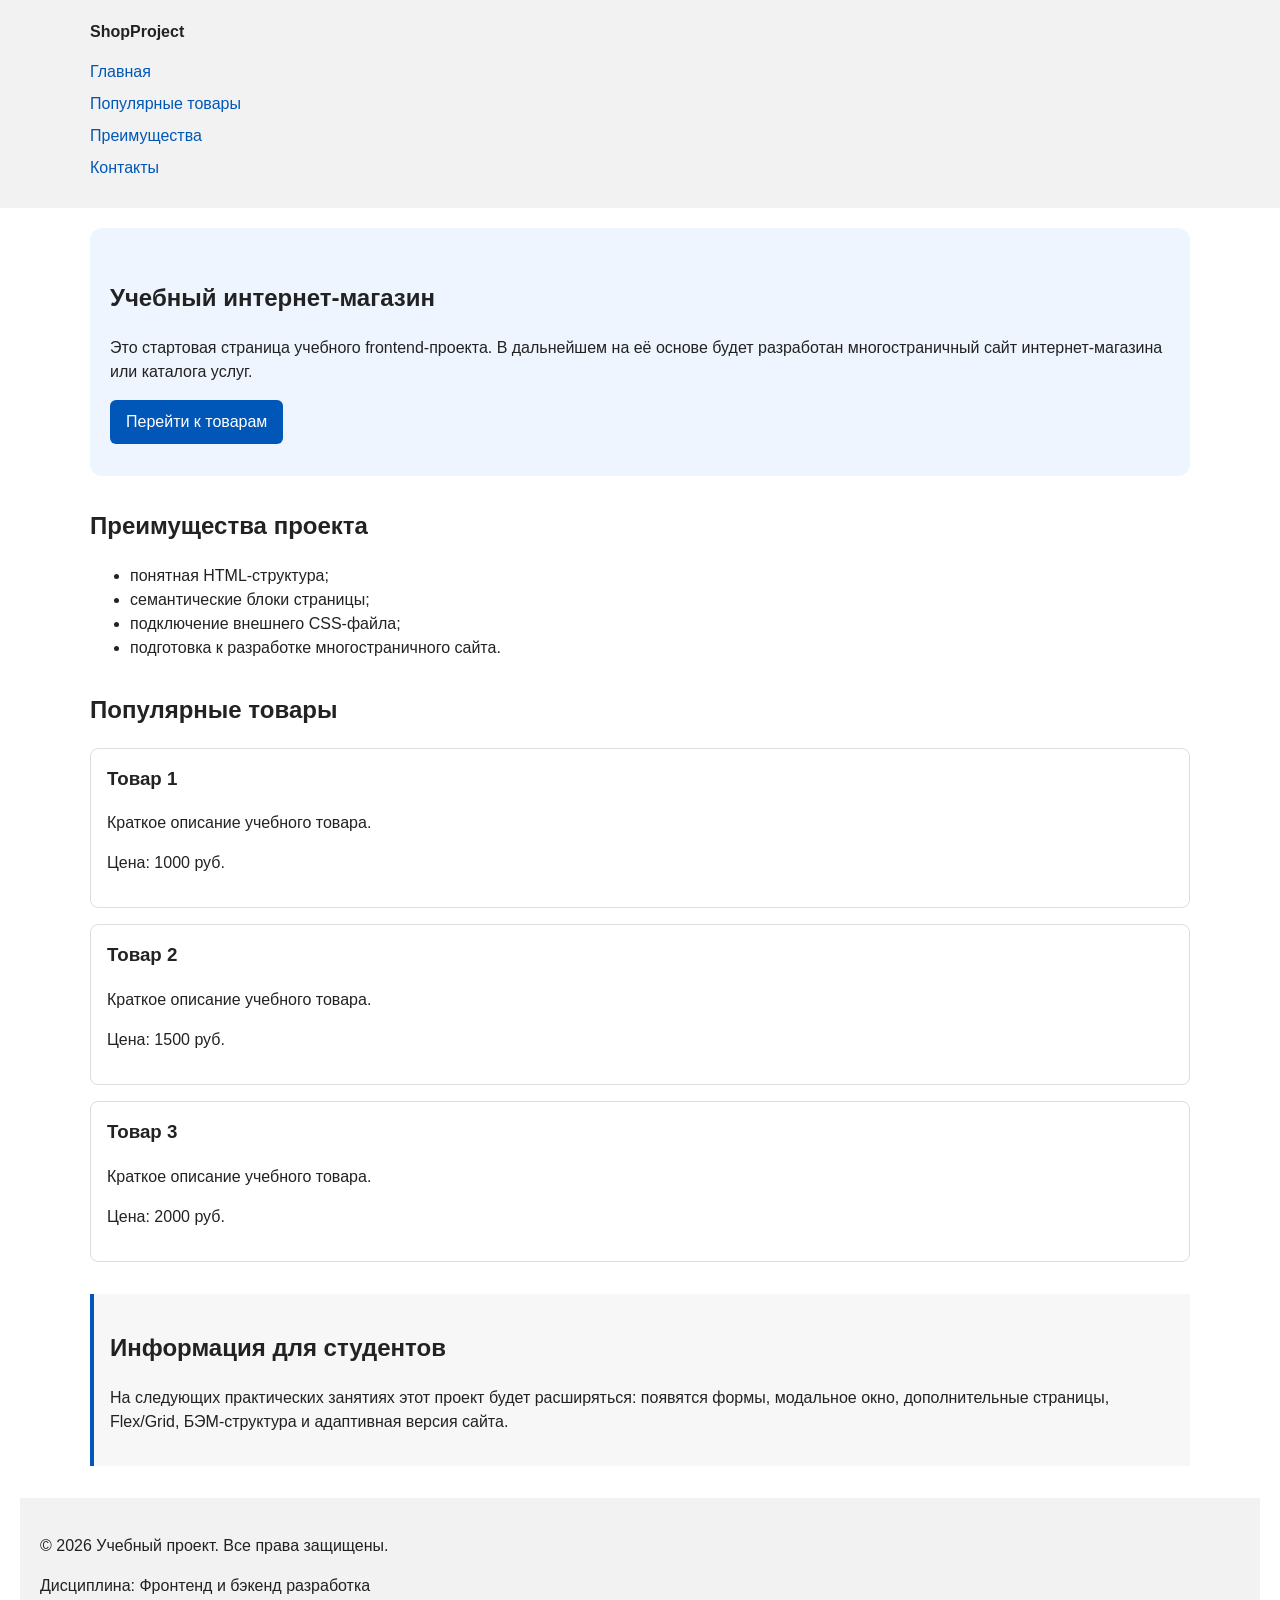
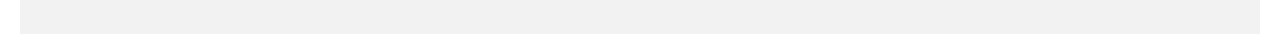
==== index.html @ 14a8d2a6 "feat: add semantic HTML structure and base CSS styles" ====
<!DOCTYPE html>
<html lang="ru">
<head>
    <meta charset="UTF-8">
    <meta name="viewport" content="width=device-width, initial-scale=1.0">
    <title>Каталог товаров</title>
    <link rel="stylesheet" href="css/style.css">
</head>
<body>
<header>
    <div class="site-header">
        <a class="site-logo" href="index.html">ShopProject</a>

        <nav class="site-nav" aria-label="Основная навигация">
            <ul class="site-nav__list">
                <li><a href="index.html">Главная</a></li>
                <li><a href="#popular">Популярные товары</a></li>
                <li><a href="#advantages">Преимущества</a></li>
                <li><a href="#contacts">Контакты</a></li>
            </ul>
        </nav>
    </div>
</header>
<main>
    <!-- Основное содержимое страницы -->
    <section class="hero">
        <h1>Учебный интернет-магазин</h1>
        <p>
            Это стартовая страница учебного frontend-проекта.
            В дальнейшем на её основе будет разработан многостраничный сайт
            интернет-магазина или каталога услуг.
        </p>
        <a class="button" href="#popular">Перейти к товарам</a>
    </section>

    <section class="section" id="advantages">
        <h2>Преимущества проекта</h2>

        <ul class="advantages-list">
            <li>понятная HTML-структура;</li>
            <li>семантические блоки страницы;</li>
            <li>подключение внешнего CSS-файла;</li>
            <li>подготовка к разработке многостраничного сайта.</li>
        </ul>
    </section>

    <section class="section" id="popular">
        <h2>Популярные товары</h2>

        <article class="product-card">
            <h3>Товар 1</h3>
            <p>Краткое описание учебного товара.</p>
            <p>Цена: 1000 руб.</p>
        </article>

        <article class="product-card">
            <h3>Товар 2</h3>
            <p>Краткое описание учебного товара.</p>
            <p>Цена: 1500 руб.</p>
        </article>

        <article class="product-card">
            <h3>Товар 3</h3>
            <p>Краткое описание учебного товара.</p>
            <p>Цена: 2000 руб.</p>
        </article>
    </section>

    <aside class="aside-info">
        <h2>Информация для студентов</h2>
        <p>
            На следующих практических занятиях этот проект будет расширяться:
            появятся формы, модальное окно, дополнительные страницы, Flex/Grid,
            БЭМ-структура и адаптивная версия сайта.
        </p>
    </aside>

    <footer id="contacts">
        <p>&copy; 2026 Учебный проект. Все права защищены.</p>
        <p>Дисциплина: Фронтенд и бэкенд разработка</p>
    </footer>

</main>

</body>
</html>
---- css/style.css ----
/*
  Универсальное правило для всех элементов.
  border-box делает расчёт размеров более понятным:
  width включает content, padding и border.
*/
* {
    box-sizing: border-box;
}

/*
  Убираем стандартный внешний отступ браузера у body.
  Без этого вокруг страницы может появиться белая рамка.
*/
body {
    margin: 0;
    font-family: Arial, sans-serif;
    line-height: 1.5;
    color: #222222;
    background-color: #ffffff;
}

/*
  Задаём внутренние отступы для основных областей страницы.
  Это делает содержимое визуально отделённым от краёв окна браузера.
*/
header,
main,
footer {
    padding: 20px;
}

/*
  Оформляем шапку страницы.
  Пока используется простой светло-серый фон.
*/
header {
    background-color: #f2f2f2;
}

/*
  Оформляем подвал страницы тем же фоном,
  чтобы визуально отделить его от основного содержимого.
*/
footer {
    background-color: #f2f2f2;
}



    /*
      Ограничиваем ширину содержимого шапки,
      чтобы оно не растягивалось слишком сильно на широких экранах.
    */
.site-header {
    max-width: 1100px;
    margin: 0 auto;
}

/*
  Оформляем текстовый логотип.
*/
.site-logo {
    font-weight: bold;
    text-decoration: none;
    color: #222222;
}

/*
  Убираем стандартные отступы и маркеры списка навигации.
*/
.site-nav__list {
    padding: 0;
    margin: 16px 0 0;
    list-style: none;
}

/*
  Добавляем расстояние между пунктами меню.
*/
.site-nav__list li {
    margin-bottom: 8px;
}

/*
  Оформляем ссылки меню.
*/
.site-nav__list a {
    color: #0057b8;
    text-decoration: none;
}

/*
  При наведении мыши подчёркиваем ссылку.
  Подробно состояния интерфейса будут рассмотрены в практической работе 1.7.
*/
.site-nav__list a:hover {
    text-decoration: underline;
}



/*
  Hero-блок — первый крупный блок страницы.
  Он визуально отделяется от остальных разделов фоном и отступами.
*/
.hero {
    max-width: 1100px;
    margin: 0 auto 32px;
    padding: 32px 20px;
    background-color: #eef5ff;
    border-radius: 12px;
}

/*
  Общий класс для разделов страницы.
*/
.section {
    max-width: 1100px;
    margin: 0 auto 32px;
}

/*
  Убираем лишний верхний отступ у заголовков разделов.
*/
.section h2 {
    margin-top: 0;
}

/*
  Карточка товара — самостоятельный блок.
  На следующих занятиях карточки будут доработаны и выстроены в сетку.
*/
.product-card {
    margin-bottom: 16px;
    padding: 16px;
    border: 1px solid #dddddd;
    border-radius: 8px;
    background-color: #ffffff;
}

/*
  Убираем лишний верхний отступ у заголовка карточки.
*/
.product-card h3 {
    margin-top: 0;
}

/*
  Пока это обычная ссылка, но визуально она оформляется как кнопка.
*/
.button {
    display: inline-block;
    padding: 10px 16px;
    color: #ffffff;
    background-color: #0057b8;
    text-decoration: none;
    border-radius: 6px;
}

/*
  Простое состояние наведения для кнопки.
*/
.button:hover {
    background-color: #003f86;
}

/*
  Дополнительный информационный блок.
*/
.aside-info {
    max-width: 1100px;
    margin: 0 auto 32px;
    padding: 16px;
    border-left: 4px solid #0057b8;
    background-color: #f7f7f7;
}
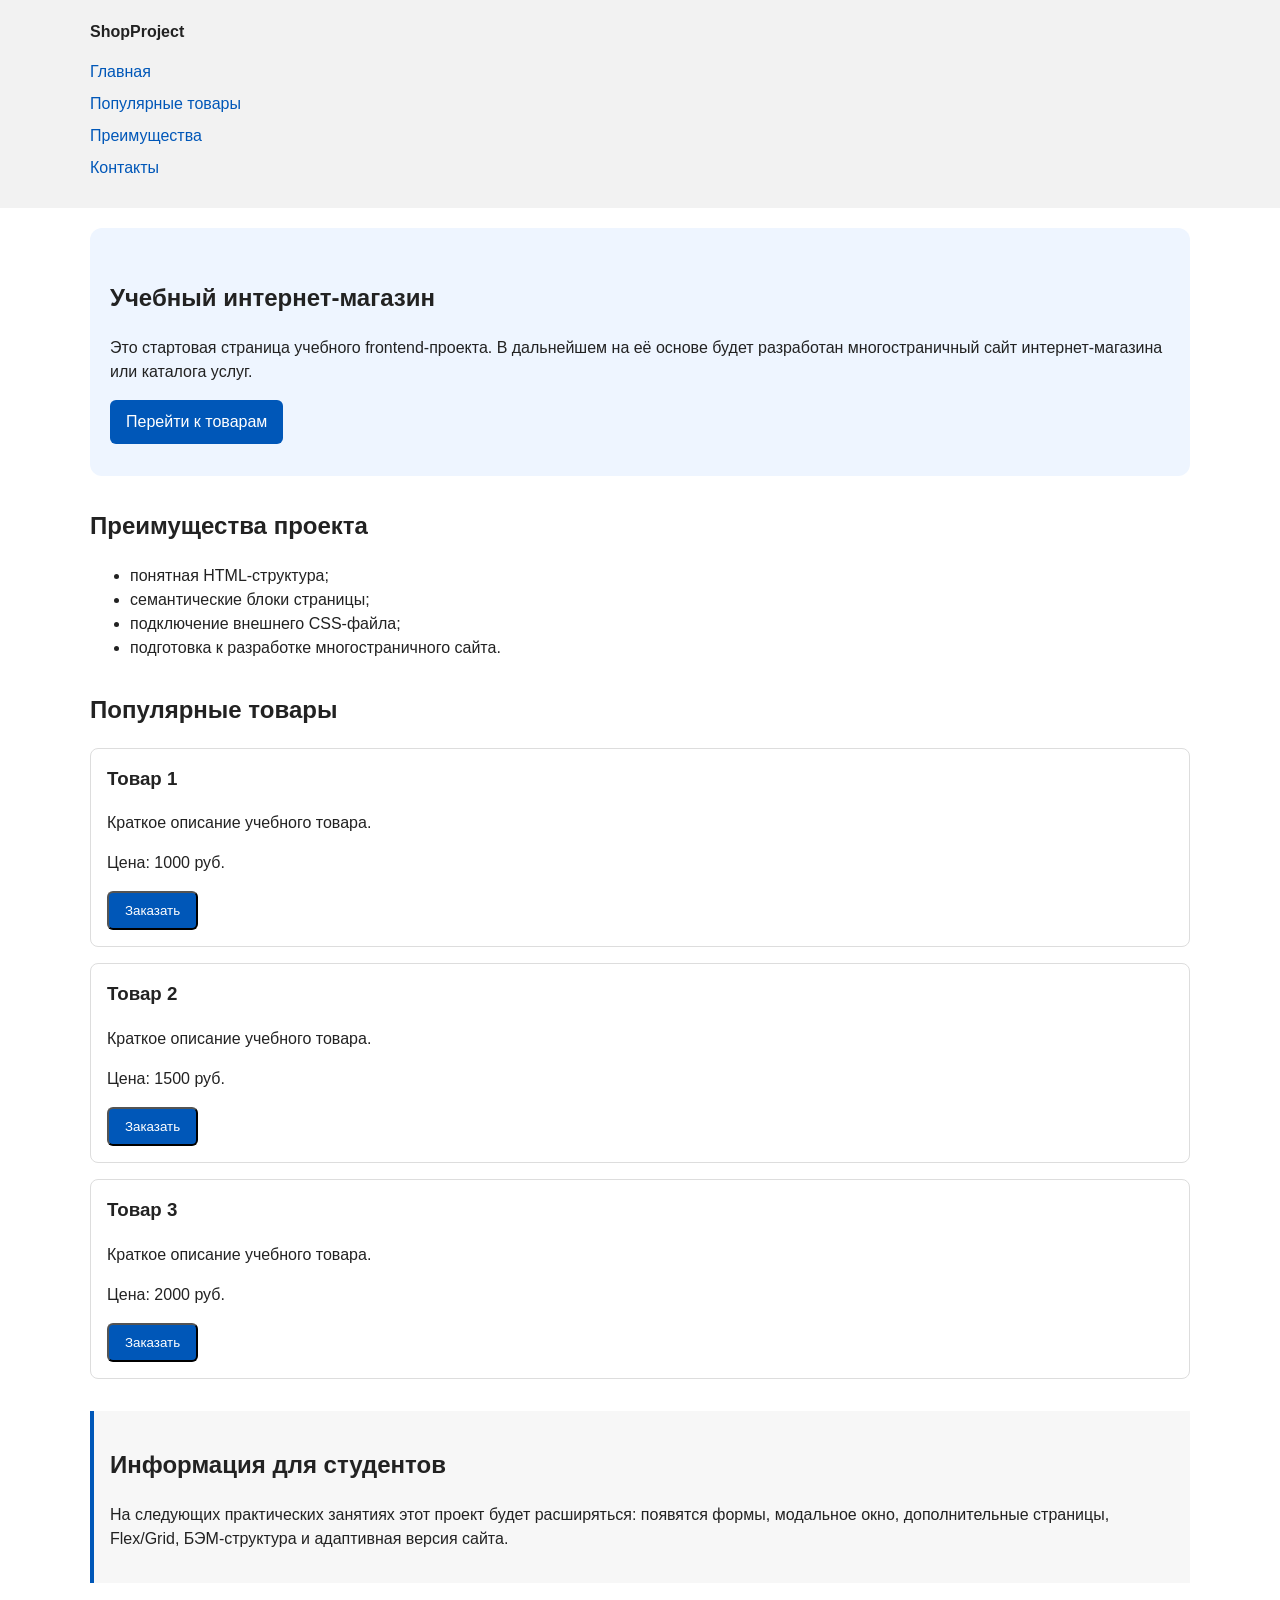
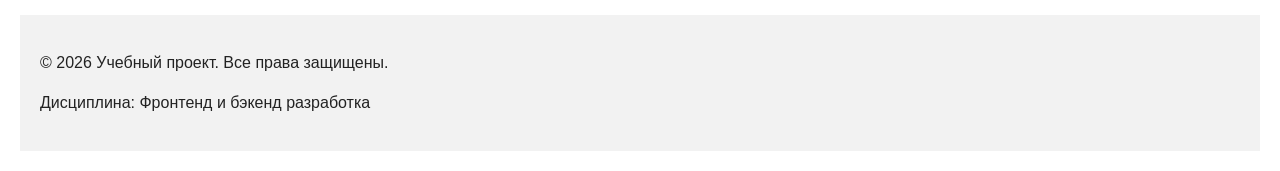
==== commit 2309cfa5: "feat: add order form modal and validation" ====
--- a/index.html
+++ b/index.html
@@ -5,6 +5,7 @@
     <meta name="viewport" content="width=device-width, initial-scale=1.0">
     <title>Каталог товаров</title>
     <link rel="stylesheet" href="css/style.css">
+    <script src="js/main.js" defer></script>
 </head>
 <body>
 <header>
@@ -51,18 +52,30 @@
             <h3>Товар 1</h3>
             <p>Краткое описание учебного товара.</p>
             <p>Цена: 1000 руб.</p>
+            <button class="button product-card__button" type="button" data-product="Товар 1">
+                Заказать
+            </button>
+
         </article>
 
         <article class="product-card">
             <h3>Товар 2</h3>
             <p>Краткое описание учебного товара.</p>
             <p>Цена: 1500 руб.</p>
+            <button class="button product-card__button" type="button" data-product="Товар 2">
+                Заказать
+            </button>
+
         </article>
 
         <article class="product-card">
             <h3>Товар 3</h3>
             <p>Краткое описание учебного товара.</p>
             <p>Цена: 2000 руб.</p>
+            <button class="button product-card__button" type="button" data-product="Товар 3">
+                Заказать
+            </button>
+
         </article>
     </section>
 
@@ -81,6 +94,102 @@
     </footer>
 
 </main>
+<dialog class="order-dialog" id="order-dialog" aria-labelledby="order-dialog-title">
+    <h2 id="order-dialog-title">Оформление заявки</h2>
+
+    <form class="order-form" id="order-form" action="#" method="post" novalidate>
+        <input id="selected-product" name="selected-product" type="hidden">
+
+        <div class="form-field">
+            <label for="order-name">Имя</label>
+            <input
+                    id="order-name"
+                    name="name"
+                    type="text"
+                    placeholder="Введите ваше имя"
+                    minlength="2"
+                    autocomplete="given-name"
+                    required
+            >
+        </div>
+
+        <div class="form-field">
+            <label for="order-email">E-mail</label>
+            <input
+                    id="order-email"
+                    name="email"
+                    type="email"
+                    placeholder="example@mail.ru"
+                    autocomplete="email"
+                    required
+            >
+        </div>
+
+        <div class="form-field">
+            <label for="order-phone">Телефон</label>
+            <input
+                    id="order-phone"
+                    name="phone"
+                    type="tel"
+                    inputmode="tel"
+                    placeholder="+7 (900) 000-00-00"
+                    pattern="^\+7 \(\d{3}\) \d{3}-\d{2}-\d{2}$"
+                    required
+            >
+            <small>Формат: +7 (900) 000-00-00</small>
+        </div>
+
+        <div class="form-field">
+            <label for="order-date">Дата связи</label>
+            <input
+                    id="order-date"
+                    name="date"
+                    type="date"
+            >
+        </div>
+
+        <div class="form-field">
+            <label for="order-topic">Тема заявки</label>
+            <select id="order-topic" name="topic" required>
+                <option value="">Выберите тему</option>
+                <option value="product">Заказ товара</option>
+                <option value="consultation">Консультация</option>
+                <option value="delivery">Доставка</option>
+            </select>
+        </div>
+
+        <div class="form-field">
+            <label for="order-comment">Комментарий</label>
+            <textarea
+                    id="order-comment"
+                    name="comment"
+                    rows="4"
+                    placeholder="Укажите дополнительную информацию"
+            ></textarea>
+        </div>
+
+        <div class="form-field form-field--checkbox">
+            <label>
+                <input
+                        id="order-agreement"
+                        name="agreement"
+                        type="checkbox"
+                        required
+                >
+                Я согласен на обработку данных
+            </label>
+        </div>
+
+        <div class="form-actions">
+            <button type="button" id="close-order-dialog">Закрыть</button>
+            <button type="submit">Отправить заявку</button>
+        </div>
+    </form>
+</dialog>
+
+<p class="success-message" id="success-message" hidden>
+    Форма успешно отправлена!
+</p>
 
 </body>
 </html>
--- a/css/style.css
+++ b/css/style.css
@@ -175,4 +175,105 @@
     background-color: #f7f7f7;
 }
 
-
+/*
+  Модальное окно.
+  Элемент dialog сам умеет открываться поверх страницы.
+*/
+.order-dialog {
+    width: min(100% - 32px, 560px);
+    padding: 24px;
+    border: none;
+    border-radius: 12px;
+}
+
+/*
+  Затемнение фона за модальным окном.
+*/
+.order-dialog::backdrop {
+    background-color: rgba(0, 0, 0, 0.5);
+}
+
+/*
+  Поле формы.
+  Каждый блок получает нижний отступ.
+*/
+.form-field {
+    margin-bottom: 16px;
+}
+
+/*
+  Подпись поля.
+*/
+.form-field label {
+    display: block;
+    margin-bottom: 6px;
+}
+
+/*
+  Основные поля формы.
+*/
+.form-field input,
+.form-field select,
+.form-field textarea {
+    width: 100%;
+    padding: 10px 12px;
+    border: 1px solid #cccccc;
+    border-radius: 6px;
+    font: inherit;
+}
+
+/*
+  Checkbox не должен занимать всю ширину.
+*/
+.form-field input[type="checkbox"] {
+    width: auto;
+}
+
+/*
+  Подсказка под полем телефона.
+*/
+.form-field small {
+    display: block;
+    margin-top: 4px;
+    color: #666666;
+}
+
+/*
+  Видимый фокус для клавиатурной навигации.
+*/
+.form-field input:focus-visible,
+.form-field select:focus-visible,
+.form-field textarea:focus-visible,
+.form-actions button:focus-visible {
+    outline: 2px solid #0057b8;
+    outline-offset: 2px;
+}
+
+/*
+  Подсветка ошибочных полей.
+  Атрибут aria-invalid будет добавляться через JavaScript.
+*/
+[aria-invalid="true"] {
+    border-color: #b00020;
+}
+
+/*
+  Кнопки формы.
+*/
+.form-actions {
+    display: flex;
+    gap: 12px;
+    margin-top: 20px;
+}
+
+/*
+  Сообщение об успешной отправке.
+*/
+.success-message {
+    max-width: 1100px;
+    margin: 24px auto;
+    padding: 16px;
+    border-left: 4px solid #168a2f;
+    background-color: #eefaf0;
+}
+
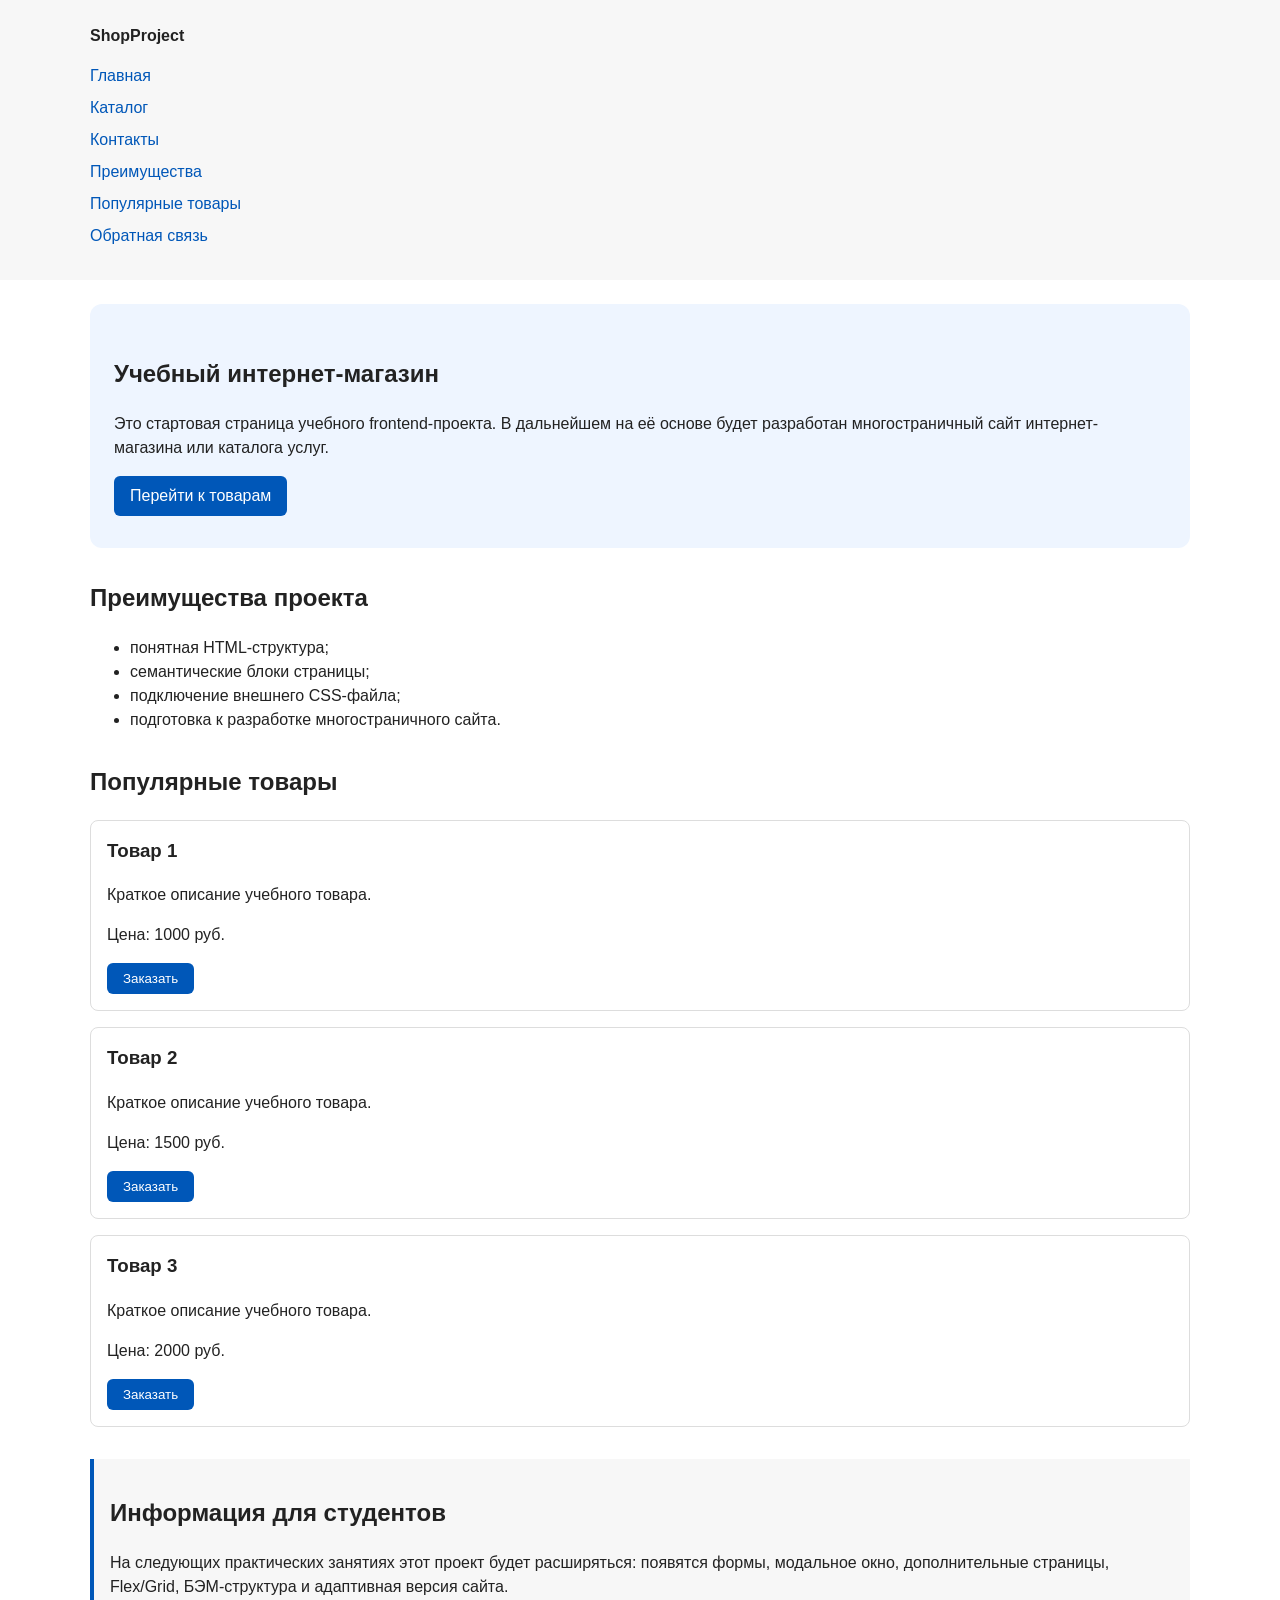
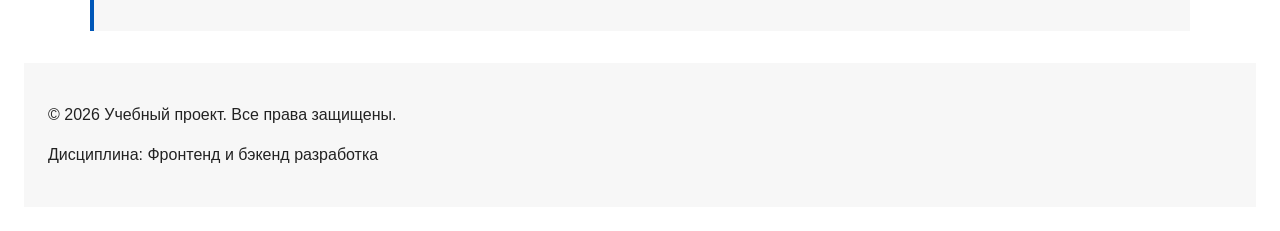
==== commit e0f79bd3: "Add multi-page navigation" ====
--- a/index.html
+++ b/index.html
@@ -15,11 +15,14 @@
         <nav class="site-nav" aria-label="Основная навигация">
             <ul class="site-nav__list">
                 <li><a href="index.html">Главная</a></li>
-                <li><a href="#popular">Популярные товары</a></li>
-                <li><a href="#advantages">Преимущества</a></li>
-                <li><a href="#contacts">Контакты</a></li>
+                <li><a href="catalog.html">Каталог</a></li>
+                <li><a href="contacts.html">Контакты</a></li>
+                <li><a href="index.html#advantages">Преимущества</a></li>
+                <li><a href="index.html#popular">Популярные товары</a></li>
+                <li><a href="index.html#contacts">Обратная связь</a></li>
             </ul>
         </nav>
+
     </div>
 </header>
 <main>
--- a/css/style.css
+++ b/css/style.css
@@ -1,52 +1,91 @@
-/*
-  Универсальное правило для всех элементов.
-  border-box делает расчёт размеров более понятным:
-  width включает content, padding и border.
-*/
+/* ===============================
+   1. Переменные проекта
+   =============================== */
+
+:root {
+    /* Основные цвета проекта */
+    --color-bg: #ffffff;
+    --color-text: #222222;
+    --color-muted: #666666;
+    --color-primary: #0057b8;
+    --color-primary-dark: #003f86;
+    --color-border: #dddddd;
+    --color-surface: #f7f7f7;
+    --color-surface-accent: #eef5ff;
+    --color-danger: #b00020;
+    --color-success: #168a2f;
+    --color-success-bg: #eefaf0;
+    --color-white: #ffffff;
+
+    /* Отступы */
+    --space-xs: 4px;
+    --space-sm: 8px;
+    --space-md: 16px;
+    --space-lg: 24px;
+    --space-xl: 32px;
+
+    /* Скругления */
+    --radius-sm: 6px;
+    --radius-md: 8px;
+    --radius-lg: 12px;
+
+    /* Размеры */
+    --container-width: 1100px;
+}
+
+
+/* ===============================
+   2. Базовые стили
+   =============================== */
+
 * {
     box-sizing: border-box;
 }
 
-/*
-  Убираем стандартный внешний отступ браузера у body.
-  Без этого вокруг страницы может появиться белая рамка.
-*/
 body {
     margin: 0;
     font-family: Arial, sans-serif;
     line-height: 1.5;
-    color: #222222;
-    background-color: #ffffff;
-}
-
-/*
-  Задаём внутренние отступы для основных областей страницы.
-  Это делает содержимое визуально отделённым от краёв окна браузера.
-*/
+    color: var(--color-text);
+    background-color: var(--color-bg);
+}
+
+
+
 header,
 main,
 footer {
-    padding: 20px;
-}
-
-/*
-  Оформляем шапку страницы.
-  Пока используется простой светло-серый фон.
-*/
+    padding: var(--space-lg);
+}
+
+
+
 header {
-    background-color: #f2f2f2;
-}
-
-/*
-  Оформляем подвал страницы тем же фоном,
-  чтобы визуально отделить его от основного содержимого.
-*/
+    background-color: var(--color-surface);
+}
+
+
 footer {
-    background-color: #f2f2f2;
-}
-
-
-
+    background-color: var(--color-surface);
+}
+
+
+/* ===============================
+   3. Общие элементы интерфейса
+   =============================== */
+
+a {
+    color: var(--color-primary);
+}
+
+a:hover {
+    color: var(--color-primary-dark);
+}
+
+a:focus-visible {
+    outline: 2px solid var(--color-primary);
+    outline-offset: 3px;
+}
     /*
       Ограничиваем ширину содержимого шапки,
       чтобы оно не растягивалось слишком сильно на широких экранах.
@@ -62,7 +101,7 @@
 .site-logo {
     font-weight: bold;
     text-decoration: none;
-    color: #222222;
+    color: var(--color-text);
 }
 
 /*
@@ -85,7 +124,7 @@
   Оформляем ссылки меню.
 */
 .site-nav__list a {
-    color: #0057b8;
+    color: var(--color-primary);
     text-decoration: none;
 }
 
@@ -97,165 +136,147 @@
     text-decoration: underline;
 }
 
-
-
-/*
-  Hero-блок — первый крупный блок страницы.
-  Он визуально отделяется от остальных разделов фоном и отступами.
-*/
+/* ===============================
+   4. Компоненты страницы
+   =============================== */
+
 .hero {
-    max-width: 1100px;
-    margin: 0 auto 32px;
-    padding: 32px 20px;
-    background-color: #eef5ff;
-    border-radius: 12px;
-}
-
-/*
-  Общий класс для разделов страницы.
-*/
+    max-width: var(--container-width);
+    margin: 0 auto var(--space-xl);
+    padding: var(--space-xl) var(--space-lg);
+    background-color: var(--color-surface-accent);
+    border-radius: var(--radius-lg);
+}
+
 .section {
-    max-width: 1100px;
-    margin: 0 auto 32px;
-}
-
-/*
-  Убираем лишний верхний отступ у заголовков разделов.
-*/
+    max-width: var(--container-width);
+    margin: 0 auto var(--space-xl);
+}
+
 .section h2 {
     margin-top: 0;
 }
 
-/*
-  Карточка товара — самостоятельный блок.
-  На следующих занятиях карточки будут доработаны и выстроены в сетку.
-*/
+
+
 .product-card {
-    margin-bottom: 16px;
-    padding: 16px;
-    border: 1px solid #dddddd;
-    border-radius: 8px;
-    background-color: #ffffff;
-}
-
-/*
-  Убираем лишний верхний отступ у заголовка карточки.
-*/
+    margin-bottom: var(--space-md);
+    padding: var(--space-md);
+    border: 1px solid var(--color-border);
+    border-radius: var(--radius-md);
+    background-color: var(--color-bg);
+}
+
+.product-card:hover {
+    border-color: var(--color-primary);
+}
+
 .product-card h3 {
     margin-top: 0;
 }
 
-/*
-  Пока это обычная ссылка, но визуально она оформляется как кнопка.
-*/
+
 .button {
     display: inline-block;
-    padding: 10px 16px;
-    color: #ffffff;
-    background-color: #0057b8;
+    padding: var(--space-sm) var(--space-md);
+    color: var(--color-white);
+    background-color: var(--color-primary);
     text-decoration: none;
-    border-radius: 6px;
-}
-
-/*
-  Простое состояние наведения для кнопки.
-*/
+    border: none;
+    border-radius: var(--radius-sm);
+    cursor: pointer;
+}
+
+
 .button:hover {
-    background-color: #003f86;
-}
+    background-color: var(--color-primary-dark);
+}
+
+.button:focus-visible {
+    outline: 2px solid var(--color-primary);
+    outline-offset: 3px;
+}
+
+.button:disabled {
+    opacity: 0.6;
+    cursor: not-allowed;
+}
+
 
 /*
   Дополнительный информационный блок.
 */
 .aside-info {
-    max-width: 1100px;
-    margin: 0 auto 32px;
-    padding: 16px;
-    border-left: 4px solid #0057b8;
-    background-color: #f7f7f7;
-}
-
-/*
-  Модальное окно.
-  Элемент dialog сам умеет открываться поверх страницы.
-*/
+    max-width: var(--container-width);
+    margin: 0 auto var(--space-xl);
+    padding: var(--space-md);
+    border-left: 4px solid var(--color-primary);
+    background-color: var(--color-surface);
+}
+
+
+/* ===============================
+   5. Форма и модальное окно
+   =============================== */
+
 .order-dialog {
     width: min(100% - 32px, 560px);
-    padding: 24px;
+    padding: var(--space-lg);
     border: none;
-    border-radius: 12px;
-}
-
-/*
-  Затемнение фона за модальным окном.
-*/
+    border-radius: var(--radius-lg);
+}
+
 .order-dialog::backdrop {
     background-color: rgba(0, 0, 0, 0.5);
 }
 
-/*
-  Поле формы.
-  Каждый блок получает нижний отступ.
-*/
 .form-field {
-    margin-bottom: 16px;
-}
-
-/*
-  Подпись поля.
-*/
+    margin-bottom: var(--space-md);
+}
+
 .form-field label {
     display: block;
-    margin-bottom: 6px;
-}
-
-/*
-  Основные поля формы.
-*/
+    margin-bottom: var(--space-xs);
+}
+
 .form-field input,
 .form-field select,
 .form-field textarea {
     width: 100%;
     padding: 10px 12px;
-    border: 1px solid #cccccc;
-    border-radius: 6px;
+    border: 1px solid var(--color-border);
+    border-radius: var(--radius-sm);
     font: inherit;
 }
 
-/*
-  Checkbox не должен занимать всю ширину.
-*/
 .form-field input[type="checkbox"] {
     width: auto;
 }
 
-/*
-  Подсказка под полем телефона.
-*/
 .form-field small {
     display: block;
-    margin-top: 4px;
-    color: #666666;
-}
-
-/*
-  Видимый фокус для клавиатурной навигации.
-*/
+    margin-top: var(--space-xs);
+    color: var(--color-muted);
+}
+
+.form-field input:hover,
+.form-field select:hover,
+.form-field textarea:hover {
+    border-color: var(--color-primary);
+}
+
 .form-field input:focus-visible,
 .form-field select:focus-visible,
 .form-field textarea:focus-visible,
 .form-actions button:focus-visible {
-    outline: 2px solid #0057b8;
-    outline-offset: 2px;
-}
-
-/*
-  Подсветка ошибочных полей.
-  Атрибут aria-invalid будет добавляться через JavaScript.
-*/
+    outline: 2px solid var(--color-primary);
+    outline-offset: 3px;
+}
+
 [aria-invalid="true"] {
-    border-color: #b00020;
-}
+    border-color: var(--color-danger);
+}
+
 
 /*
   Кнопки формы.
@@ -270,10 +291,11 @@
   Сообщение об успешной отправке.
 */
 .success-message {
-    max-width: 1100px;
-    margin: 24px auto;
-    padding: 16px;
-    border-left: 4px solid #168a2f;
-    background-color: #eefaf0;
-}
-
+    max-width: var(--container-width);
+    margin: var(--space-lg) auto;
+    padding: var(--space-md);
+    border-left: 4px solid var(--color-success);
+    background-color: var(--color-success-bg);
+}
+
+
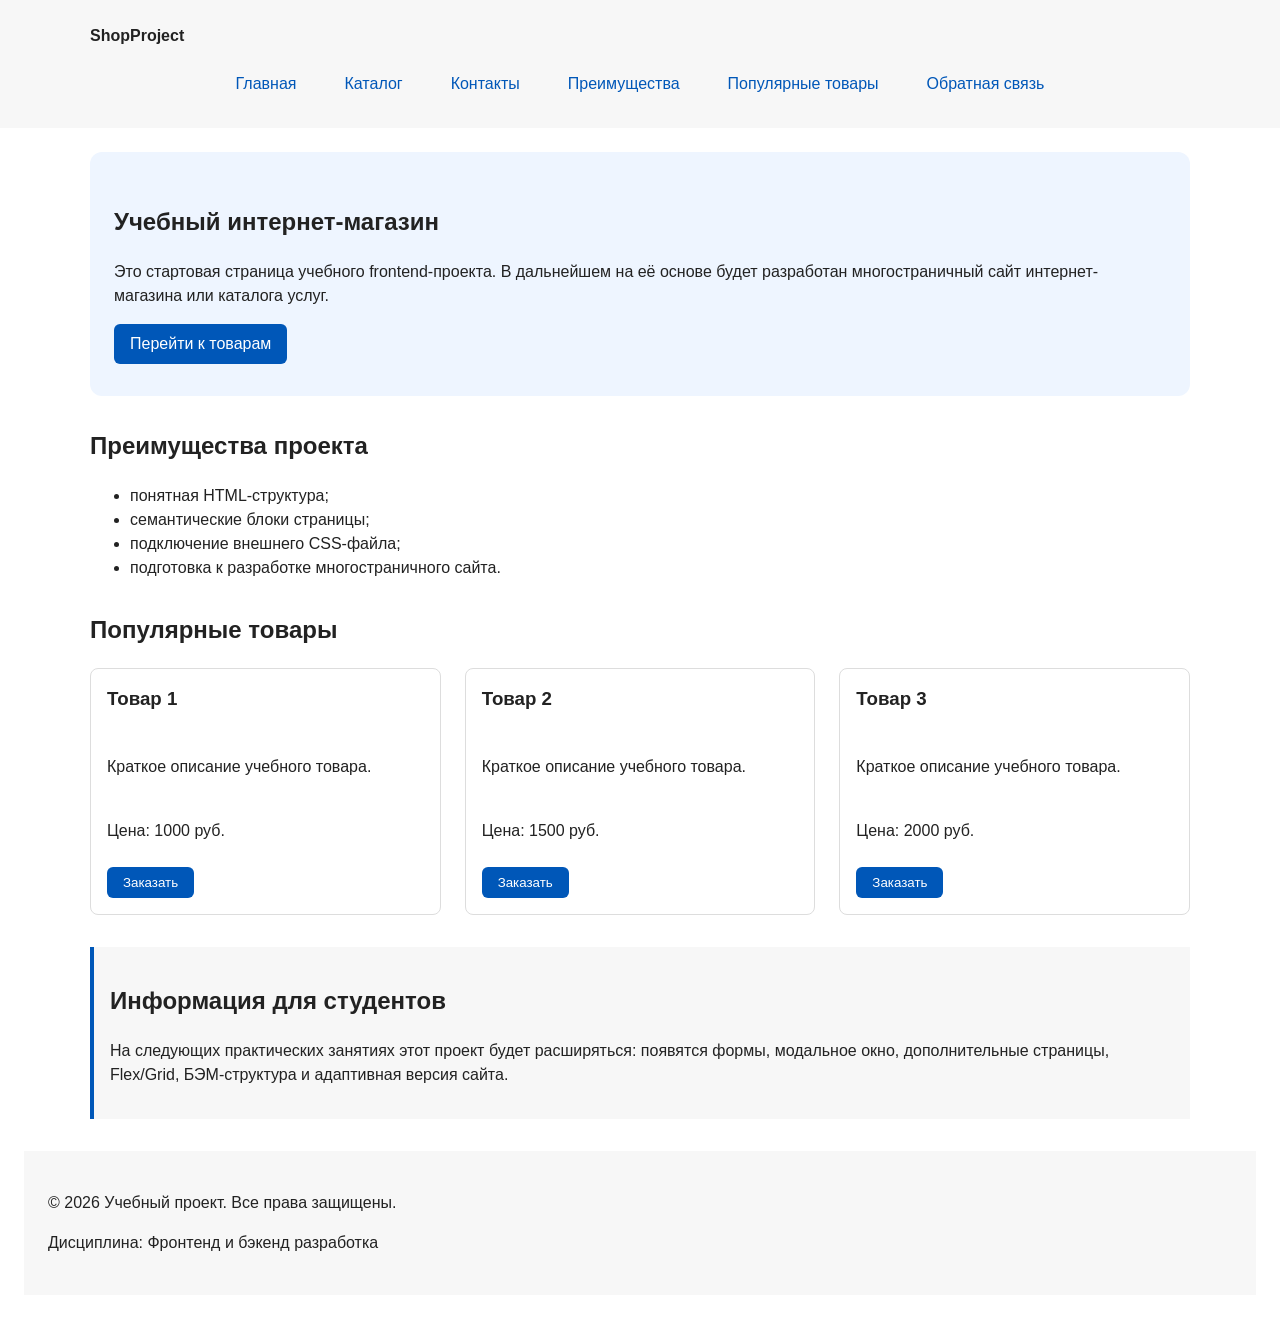
==== commit a5f32676: "feat: add flex navigation and grid catalog layout" ====
--- a/index.html
+++ b/index.html
@@ -6,6 +6,11 @@
     <title>Каталог товаров</title>
     <link rel="stylesheet" href="css/style.css">
     <script src="js/main.js" defer></script>
+    <meta property="og:type" content="website">
+    <meta property="og:title" content="Учебный интернет-магазин">
+    <meta property="og:description" content="Учебный frontend-проект интернет-магазина.">
+    <meta property="og:image" content="https://username.github.io/kr1-html-css-shop/images/preview.jpg">
+
 </head>
 <body>
 <header>
@@ -22,7 +27,6 @@
                 <li><a href="index.html#contacts">Обратная связь</a></li>
             </ul>
         </nav>
-
     </div>
 </header>
 <main>
@@ -51,36 +55,36 @@
     <section class="section" id="popular">
         <h2>Популярные товары</h2>
 
-        <article class="product-card">
-            <h3>Товар 1</h3>
-            <p>Краткое описание учебного товара.</p>
-            <p>Цена: 1000 руб.</p>
-            <button class="button product-card__button" type="button" data-product="Товар 1">
-                Заказать
-            </button>
-
-        </article>
-
-        <article class="product-card">
-            <h3>Товар 2</h3>
-            <p>Краткое описание учебного товара.</p>
-            <p>Цена: 1500 руб.</p>
-            <button class="button product-card__button" type="button" data-product="Товар 2">
-                Заказать
-            </button>
-
-        </article>
-
-        <article class="product-card">
-            <h3>Товар 3</h3>
-            <p>Краткое описание учебного товара.</p>
-            <p>Цена: 2000 руб.</p>
-            <button class="button product-card__button" type="button" data-product="Товар 3">
-                Заказать
-            </button>
-
-        </article>
+        <div class="products-grid">
+            <article class="product-card">
+                <h3>Товар 1</h3>
+                <p>Краткое описание учебного товара.</p>
+                <p>Цена: 1000 руб.</p>
+                <button class="button product-card__button" type="button" data-product="Товар 1">
+                    Заказать
+                </button>
+            </article>
+
+            <article class="product-card">
+                <h3>Товар 2</h3>
+                <p>Краткое описание учебного товара.</p>
+                <p>Цена: 1500 руб.</p>
+                <button class="button product-card__button" type="button" data-product="Товар 2">
+                    Заказать
+                </button>
+            </article>
+
+            <article class="product-card">
+                <h3>Товар 3</h3>
+                <p>Краткое описание учебного товара.</p>
+                <p>Цена: 2000 руб.</p>
+                <button class="button product-card__button" type="button" data-product="Товар 3">
+                    Заказать
+                </button>
+            </article>
+        </div>
     </section>
+
 
     <aside class="aside-info">
         <h2>Информация для студентов</h2>
--- a/css/style.css
+++ b/css/style.css
@@ -116,25 +116,34 @@
 /*
   Добавляем расстояние между пунктами меню.
 */
-.site-nav__list li {
-    margin-bottom: 8px;
-}
+.site-nav__list {
+    display: flex;
+    flex-wrap: wrap;
+    justify-content: center;
+    align-items: center;
+    gap: var(--space-md);
+    padding: 0;
+    margin: var(--space-md) 0 0;
+    list-style: none;
+}
+
 
 /*
   Оформляем ссылки меню.
 */
 .site-nav__list a {
+    display: inline-block;
+    padding: var(--space-sm) var(--space-md);
     color: var(--color-primary);
     text-decoration: none;
-}
-
-/*
-  При наведении мыши подчёркиваем ссылку.
-  Подробно состояния интерфейса будут рассмотрены в практической работе 1.7.
-*/
+    border-radius: var(--radius-sm);
+}
+
 .site-nav__list a:hover {
-    text-decoration: underline;
-}
+    color: var(--color-white);
+    background-color: var(--color-primary);
+}
+
 
 /* ===============================
    4. Компоненты страницы
@@ -160,12 +169,21 @@
 
 
 .product-card {
-    margin-bottom: var(--space-md);
+    display: flex;
+    flex-direction: column;
+    gap: var(--space-sm);
+    margin-bottom: 0;
     padding: var(--space-md);
     border: 1px solid var(--color-border);
     border-radius: var(--radius-md);
     background-color: var(--color-bg);
 }
+
+.product-card .button {
+    margin-top: auto;
+    align-self: flex-start;
+}
+
 
 .product-card:hover {
     border-color: var(--color-primary);
@@ -298,4 +316,85 @@
     background-color: var(--color-success-bg);
 }
 
-
+.breadcrumbs {
+    max-width: var(--container-width);
+    margin: 0 auto var(--space-md);
+    font-size: 14px;
+    color: var(--color-muted);
+}
+
+.breadcrumbs a {
+    color: var(--color-primary);
+}
+
+.breadcrumbs span::before {
+    content: " / ";
+    color: var(--color-muted);
+}
+
+html {
+    scroll-behavior: smooth;
+}
+
+:target {
+    outline: 2px dashed var(--color-primary);
+    outline-offset: 4px;
+}
+
+
+.products-grid {
+    display: grid;
+    grid-template-columns: repeat(3, 1fr);
+    gap: var(--space-lg);
+}
+
+.catalog-layout {
+    max-width: var(--container-width);
+    margin: 0 auto var(--space-xl);
+    display: grid;
+    grid-template-columns: 260px 1fr;
+    grid-template-areas: "filters products";
+    gap: var(--space-lg);
+}
+
+.catalog-filters {
+    grid-area: filters;
+    padding: var(--space-md);
+    border: 1px solid var(--color-border);
+    border-radius: var(--radius-md);
+    background-color: var(--color-surface);
+}
+
+.catalog-products {
+    grid-area: products;
+}
+
+.filters-form {
+    display: grid;
+    gap: var(--space-md);
+}
+
+.filters-form fieldset {
+    margin: 0;
+    padding: var(--space-md);
+    border: 1px solid var(--color-border);
+    border-radius: var(--radius-sm);
+}
+
+.filters-form legend {
+    font-weight: 700;
+}
+
+.filters-form label {
+    display: block;
+    margin-bottom: var(--space-sm);
+}
+
+.filters-form input[type="number"] {
+    width: 100%;
+    padding: 8px 10px;
+    border: 1px solid var(--color-border);
+    border-radius: var(--radius-sm);
+    font: inherit;
+}
+
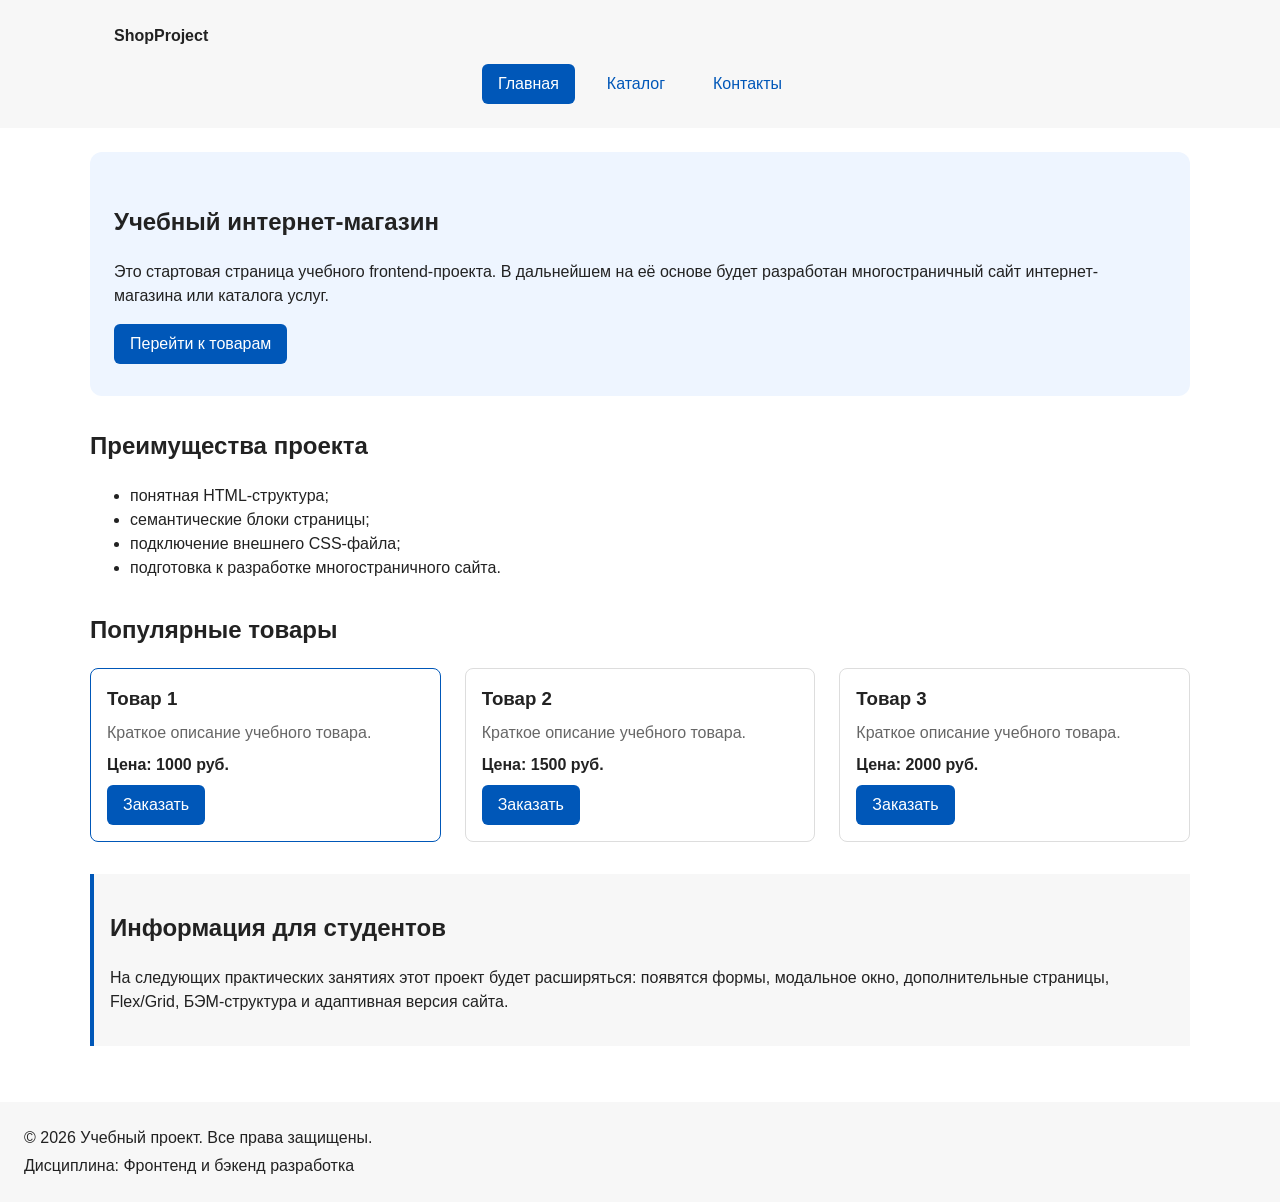
==== commit 44167747: "refactor: apply BEM naming to CSS classes" ====
--- a/index.html
+++ b/index.html
@@ -13,18 +13,34 @@
 
 </head>
 <body>
-<header>
-    <div class="site-header">
-        <a class="site-logo" href="index.html">ShopProject</a>
+<header class="site-header">
+    <div class="site-header__inner">
+        <a class="site-header__logo" href="index.html">ShopProject</a>
 
         <nav class="site-nav" aria-label="Основная навигация">
             <ul class="site-nav__list">
-                <li><a href="index.html">Главная</a></li>
-                <li><a href="catalog.html">Каталог</a></li>
-                <li><a href="contacts.html">Контакты</a></li>
-                <li><a href="index.html#advantages">Преимущества</a></li>
-                <li><a href="index.html#popular">Популярные товары</a></li>
-                <li><a href="index.html#contacts">Обратная связь</a></li>
+
+                <li class="site-nav__item">
+                    <a
+                            class="site-nav__link site-nav__link--active"
+                            href="index.html"
+                    >
+                        Главная
+                    </a>
+                </li>
+
+                <li class="site-nav__item">
+                    <a class="site-nav__link" href="catalog.html">
+                        Каталог
+                    </a>
+                </li>
+
+                <li class="site-nav__item">
+                    <a class="site-nav__link" href="contacts.html">
+                        Контакты
+                    </a>
+                </li>
+
             </ul>
         </nav>
     </div>
@@ -38,11 +54,13 @@
             В дальнейшем на её основе будет разработан многостраничный сайт
             интернет-магазина или каталога услуг.
         </p>
-        <a class="button" href="#popular">Перейти к товарам</a>
+        <a class="button button--primary" href="#popular">
+            Перейти к товарам
+        </a>
     </section>
 
     <section class="section" id="advantages">
-        <h2>Преимущества проекта</h2>
+        <h2 class="section__title">Преимущества проекта</h2>
 
         <ul class="advantages-list">
             <li>понятная HTML-структура;</li>
@@ -53,32 +71,56 @@
     </section>
 
     <section class="section" id="popular">
-        <h2>Популярные товары</h2>
+        <h2 class="section__title">Популярные товары</h2>
 
         <div class="products-grid">
-            <article class="product-card">
-                <h3>Товар 1</h3>
-                <p>Краткое описание учебного товара.</p>
-                <p>Цена: 1000 руб.</p>
-                <button class="button product-card__button" type="button" data-product="Товар 1">
+            <article class="product-card product-card--featured">
+                <h3 class="product-card__title">Товар 1</h3>
+                <p class="product-card__description">
+                    Краткое описание учебного товара.
+                </p>
+                <p class="product-card__price">
+                    Цена: 1000 руб.
+                </p>
+                <button
+                        class="button button--primary product-card__button"
+                        type="button"
+                        data-product="Товар 1"
+                >
                     Заказать
                 </button>
             </article>
 
             <article class="product-card">
-                <h3>Товар 2</h3>
-                <p>Краткое описание учебного товара.</p>
-                <p>Цена: 1500 руб.</p>
-                <button class="button product-card__button" type="button" data-product="Товар 2">
+                <h3 class="product-card__title">Товар 2</h3>
+                <p class="product-card__description">
+                    Краткое описание учебного товара.
+                </p>
+                <p class="product-card__price">
+                    Цена: 1500 руб.
+                </p>
+                <button
+                        class="button button--primary product-card__button"
+                        type="button"
+                        data-product="Товар 2"
+                >
                     Заказать
                 </button>
             </article>
 
             <article class="product-card">
-                <h3>Товар 3</h3>
-                <p>Краткое описание учебного товара.</p>
-                <p>Цена: 2000 руб.</p>
-                <button class="button product-card__button" type="button" data-product="Товар 3">
+                <h3 class="product-card__title">Товар 3</h3>
+                <p class="product-card__description">
+                    Краткое описание учебного товара.
+                </p>
+                <p class="product-card__price">
+                    Цена: 2000 руб.
+                </p>
+                <button
+                        class="button button--primary product-card__button"
+                        type="button"
+                        data-product="Товар 3"
+                >
                     Заказать
                 </button>
             </article>
@@ -95,21 +137,45 @@
         </p>
     </aside>
 
-    <footer id="contacts">
-        <p>&copy; 2026 Учебный проект. Все права защищены.</p>
-        <p>Дисциплина: Фронтенд и бэкенд разработка</p>
-    </footer>
-
 </main>
-<dialog class="order-dialog" id="order-dialog" aria-labelledby="order-dialog-title">
-    <h2 id="order-dialog-title">Оформление заявки</h2>
+
+<footer class="site-footer" id="contacts">
+    <p class="site-footer__text">
+        &copy; 2026 Учебный проект. Все права защищены.
+    </p>
+
+    <p class="site-footer__text">
+        Дисциплина: Фронтенд и бэкенд разработка
+    </p>
+</footer>
+
+<dialog
+        class="order-dialog"
+        id="order-dialog"
+        aria-labelledby="order-dialog-title"
+>
+    <h2
+            class="order-dialog__title"
+            id="order-dialog-title"
+    >
+        Оформление заявки
+    </h2>
 
     <form class="order-form" id="order-form" action="#" method="post" novalidate>
-        <input id="selected-product" name="selected-product" type="hidden">
-
-        <div class="form-field">
-            <label for="order-name">Имя</label>
+        <input
+                class="order-form__hidden"
+                id="selected-product"
+                name="selected-product"
+                type="hidden"
+        >
+
+        <div class="order-form__field">
+            <label class="order-form__label" for="order-name">
+                Имя
+            </label>
+
             <input
+                    class="order-form__input"
                     id="order-name"
                     name="name"
                     type="text"
@@ -120,9 +186,13 @@
             >
         </div>
 
-        <div class="form-field">
-            <label for="order-email">E-mail</label>
+        <div class="order-form__field">
+            <label class="order-form__label" for="order-email">
+                E-mail
+            </label>
+
             <input
+                    class="order-form__input"
                     id="order-email"
                     name="email"
                     type="email"
@@ -132,9 +202,13 @@
             >
         </div>
 
-        <div class="form-field">
-            <label for="order-phone">Телефон</label>
+        <div class="order-form__field">
+            <label class="order-form__label" for="order-phone">
+                Телефон
+            </label>
+
             <input
+                    class="order-form__input"
                     id="order-phone"
                     name="phone"
                     type="tel"
@@ -143,21 +217,36 @@
                     pattern="^\+7 \(\d{3}\) \d{3}-\d{2}-\d{2}$"
                     required
             >
-            <small>Формат: +7 (900) 000-00-00</small>
-        </div>
-
-        <div class="form-field">
-            <label for="order-date">Дата связи</label>
+
+            <small class="order-form__hint">
+                Формат: +7 (900) 000-00-00
+            </small>
+        </div>
+
+        <div class="order-form__field">
+            <label class="order-form__label" for="order-date">
+                Дата связи
+            </label>
+
             <input
+                    class="order-form__input"
                     id="order-date"
                     name="date"
                     type="date"
             >
         </div>
 
-        <div class="form-field">
-            <label for="order-topic">Тема заявки</label>
-            <select id="order-topic" name="topic" required>
+        <div class="order-form__field">
+            <label class="order-form__label" for="order-topic">
+                Тема заявки
+            </label>
+
+            <select
+                    class="order-form__select"
+                    id="order-topic"
+                    name="topic"
+                    required
+            >
                 <option value="">Выберите тему</option>
                 <option value="product">Заказ товара</option>
                 <option value="consultation">Консультация</option>
@@ -165,19 +254,23 @@
             </select>
         </div>
 
-        <div class="form-field">
-            <label for="order-comment">Комментарий</label>
+        <div class="order-form__field">
+            <label class="order-form__label" for="order-comment">
+                Комментарий
+            </label>
+
             <textarea
+                    class="order-form__textarea"
                     id="order-comment"
                     name="comment"
                     rows="4"
                     placeholder="Укажите дополнительную информацию"
             ></textarea>
         </div>
-
-        <div class="form-field form-field--checkbox">
-            <label>
+        <div class="order-form__field order-form__field--checkbox">
+            <label class="order-form__label order-form__label--checkbox">
                 <input
+                        class="order-form__input order-form__input--checkbox"
                         id="order-agreement"
                         name="agreement"
                         type="checkbox"
@@ -186,10 +279,21 @@
                 Я согласен на обработку данных
             </label>
         </div>
-
-        <div class="form-actions">
-            <button type="button" id="close-order-dialog">Закрыть</button>
-            <button type="submit">Отправить заявку</button>
+        <div class="order-form__actions">
+            <button
+                    class="button button--secondary"
+                    type="button"
+                    id="close-order-dialog"
+            >
+                Закрыть
+            </button>
+
+            <button
+                    class="button button--primary"
+                    type="submit"
+            >
+                Отправить заявку
+            </button>
         </div>
     </form>
 </dialog>
--- a/css/style.css
+++ b/css/style.css
@@ -42,6 +42,10 @@
     box-sizing: border-box;
 }
 
+html {
+    scroll-behavior: smooth;
+}
+
 body {
     margin: 0;
     font-family: Arial, sans-serif;
@@ -50,23 +54,13 @@
     background-color: var(--color-bg);
 }
 
-
-
-header,
-main,
-footer {
+main {
     padding: var(--space-lg);
 }
 
-
-
-header {
-    background-color: var(--color-surface);
-}
-
-
-footer {
-    background-color: var(--color-surface);
+:target {
+    outline: 2px dashed var(--color-primary);
+    outline-offset: 4px;
 }
 
 
@@ -86,36 +80,33 @@
     outline: 2px solid var(--color-primary);
     outline-offset: 3px;
 }
-    /*
-      Ограничиваем ширину содержимого шапки,
-      чтобы оно не растягивалось слишком сильно на широких экранах.
-    */
+
+
+/* ===============================
+   Шапка сайта
+   =============================== */
+
 .site-header {
-    max-width: 1100px;
+    background-color: var(--color-surface);
+}
+
+.site-header__inner {
+    max-width: var(--container-width);
     margin: 0 auto;
-}
-
-/*
-  Оформляем текстовый логотип.
-*/
-.site-logo {
-    font-weight: bold;
+    padding: var(--space-lg);
+}
+
+.site-header__logo {
+    font-weight: 700;
+    color: var(--color-text);
     text-decoration: none;
-    color: var(--color-text);
-}
-
-/*
-  Убираем стандартные отступы и маркеры списка навигации.
-*/
-.site-nav__list {
-    padding: 0;
-    margin: 16px 0 0;
-    list-style: none;
-}
-
-/*
-  Добавляем расстояние между пунктами меню.
-*/
+}
+
+
+/* ===============================
+   Навигация
+   =============================== */
+
 .site-nav__list {
     display: flex;
     flex-wrap: wrap;
@@ -127,11 +118,11 @@
     list-style: none;
 }
 
-
-/*
-  Оформляем ссылки меню.
-*/
-.site-nav__list a {
+.site-nav__item {
+    margin: 0;
+}
+
+.site-nav__link {
     display: inline-block;
     padding: var(--space-sm) var(--space-md);
     color: var(--color-primary);
@@ -139,14 +130,24 @@
     border-radius: var(--radius-sm);
 }
 
-.site-nav__list a:hover {
+.site-nav__link:hover {
     color: var(--color-white);
     background-color: var(--color-primary);
 }
 
-
-/* ===============================
-   4. Компоненты страницы
+.site-nav__link:focus-visible {
+    outline: 2px solid var(--color-primary);
+    outline-offset: 3px;
+}
+
+.site-nav__link--active {
+    color: var(--color-white);
+    background-color: var(--color-primary);
+}
+
+
+/* ===============================
+   4. Основные компоненты страницы
    =============================== */
 
 .hero {
@@ -162,52 +163,106 @@
     margin: 0 auto var(--space-xl);
 }
 
-.section h2 {
+.section__title {
     margin-top: 0;
 }
 
 
+/* ===============================
+   Карточка товара
+   =============================== */
 
 .product-card {
     display: flex;
     flex-direction: column;
     gap: var(--space-sm);
-    margin-bottom: 0;
     padding: var(--space-md);
     border: 1px solid var(--color-border);
     border-radius: var(--radius-md);
     background-color: var(--color-bg);
 }
 
-.product-card .button {
+.product-card:hover {
+    border-color: var(--color-primary);
+}
+
+.product-card--featured {
+    border-color: var(--color-primary);
+}
+
+.product-card--discount {
+    border-color: var(--color-danger);
+}
+
+.product-card__title {
+    margin: 0;
+    color: var(--color-text);
+}
+
+.product-card__description {
+    margin: 0;
+    color: var(--color-muted);
+}
+
+.product-card__price {
+    margin: 0;
+    font-weight: 700;
+}
+
+.product-card--discount .product-card__price {
+    color: var(--color-danger);
+}
+
+.product-card__button {
     margin-top: auto;
     align-self: flex-start;
 }
 
 
-.product-card:hover {
-    border-color: var(--color-primary);
-}
-
-.product-card h3 {
-    margin-top: 0;
-}
-
+/* ===============================
+   Сетка товаров
+   =============================== */
+
+.products-grid {
+    display: grid;
+    grid-template-columns: repeat(3, 1fr);
+    gap: var(--space-lg);
+}
+
+
+/* ===============================
+   Кнопки
+   =============================== */
 
 .button {
     display: inline-block;
     padding: var(--space-sm) var(--space-md);
+    border: none;
+    border-radius: var(--radius-sm);
+    font: inherit;
+    text-decoration: none;
+    cursor: pointer;
+}
+
+.button--primary {
     color: var(--color-white);
     background-color: var(--color-primary);
-    text-decoration: none;
-    border: none;
-    border-radius: var(--radius-sm);
-    cursor: pointer;
-}
-
-
-.button:hover {
+}
+
+.button--primary:hover {
+    color: var(--color-white);
     background-color: var(--color-primary-dark);
+}
+
+.button--secondary {
+    color: var(--color-primary);
+    background-color: transparent;
+    border: 1px solid var(--color-primary);
+}
+
+.button--secondary:hover {
+    color: var(--color-white);
+    background-color: var(--color-primary);
 }
 
 .button:focus-visible {
@@ -215,15 +270,17 @@
     outline-offset: 3px;
 }
 
-.button:disabled {
+.button:disabled,
+.button--disabled {
     opacity: 0.6;
     cursor: not-allowed;
 }
 
 
-/*
-  Дополнительный информационный блок.
-*/
+/* ===============================
+   Дополнительный информационный блок
+   =============================== */
+
 .aside-info {
     max-width: var(--container-width);
     margin: 0 auto var(--space-xl);
@@ -234,7 +291,7 @@
 
 
 /* ===============================
-   5. Форма и модальное окно
+   5. Модальное окно
    =============================== */
 
 .order-dialog {
@@ -248,18 +305,27 @@
     background-color: rgba(0, 0, 0, 0.5);
 }
 
-.form-field {
+.order-dialog__title {
+    margin-top: 0;
+}
+
+
+/* ===============================
+   Форма заявки
+   =============================== */
+
+.order-form__field {
     margin-bottom: var(--space-md);
 }
 
-.form-field label {
+.order-form__label {
     display: block;
     margin-bottom: var(--space-xs);
 }
 
-.form-field input,
-.form-field select,
-.form-field textarea {
+.order-form__input,
+.order-form__select,
+.order-form__textarea {
     width: 100%;
     padding: 10px 12px;
     border: 1px solid var(--color-border);
@@ -267,47 +333,50 @@
     font: inherit;
 }
 
-.form-field input[type="checkbox"] {
+.order-form__input--checkbox {
     width: auto;
 }
 
-.form-field small {
+.order-form__hint {
     display: block;
     margin-top: var(--space-xs);
     color: var(--color-muted);
 }
 
-.form-field input:hover,
-.form-field select:hover,
-.form-field textarea:hover {
+.order-form__input:hover,
+.order-form__select:hover,
+.order-form__textarea:hover {
     border-color: var(--color-primary);
 }
 
-.form-field input:focus-visible,
-.form-field select:focus-visible,
-.form-field textarea:focus-visible,
-.form-actions button:focus-visible {
+.order-form__input:focus-visible,
+.order-form__select:focus-visible,
+.order-form__textarea:focus-visible {
     outline: 2px solid var(--color-primary);
     outline-offset: 3px;
 }
 
+.order-form__label--checkbox {
+    display: flex;
+    align-items: center;
+    gap: var(--space-sm);
+}
+
+.order-form__actions {
+    display: flex;
+    gap: var(--space-md);
+    margin-top: var(--space-lg);
+}
+
 [aria-invalid="true"] {
     border-color: var(--color-danger);
 }
 
 
-/*
-  Кнопки формы.
-*/
-.form-actions {
-    display: flex;
-    gap: 12px;
-    margin-top: 20px;
-}
-
-/*
-  Сообщение об успешной отправке.
-*/
+/* ===============================
+   Сообщение об успешной отправке
+   =============================== */
+
 .success-message {
     max-width: var(--container-width);
     margin: var(--space-lg) auto;
@@ -316,6 +385,11 @@
     background-color: var(--color-success-bg);
 }
 
+
+/* ===============================
+   Хлебные крошки
+   =============================== */
+
 .breadcrumbs {
     max-width: var(--container-width);
     margin: 0 auto var(--space-md);
@@ -323,30 +397,19 @@
     color: var(--color-muted);
 }
 
-.breadcrumbs a {
+.breadcrumbs__link {
     color: var(--color-primary);
 }
 
-.breadcrumbs span::before {
+.breadcrumbs__current::before {
     content: " / ";
     color: var(--color-muted);
 }
 
-html {
-    scroll-behavior: smooth;
-}
-
-:target {
-    outline: 2px dashed var(--color-primary);
-    outline-offset: 4px;
-}
-
-
-.products-grid {
-    display: grid;
-    grid-template-columns: repeat(3, 1fr);
-    gap: var(--space-lg);
-}
+
+/* ===============================
+   Каталог
+   =============================== */
 
 .catalog-layout {
     max-width: var(--container-width);
@@ -365,32 +428,37 @@
     background-color: var(--color-surface);
 }
 
-.catalog-products {
+.catalog-layout__products {
     grid-area: products;
 }
 
-.filters-form {
+
+/* ===============================
+   Фильтры каталога
+   =============================== */
+
+.catalog-filters__form {
     display: grid;
     gap: var(--space-md);
 }
 
-.filters-form fieldset {
+.catalog-filters__group {
     margin: 0;
     padding: var(--space-md);
     border: 1px solid var(--color-border);
     border-radius: var(--radius-sm);
 }
 
-.filters-form legend {
+.catalog-filters__legend {
     font-weight: 700;
 }
 
-.filters-form label {
+.catalog-filters__label {
     display: block;
     margin-bottom: var(--space-sm);
 }
 
-.filters-form input[type="number"] {
+.catalog-filters__input {
     width: 100%;
     padding: 8px 10px;
     border: 1px solid var(--color-border);
@@ -398,3 +466,93 @@
     font: inherit;
 }
 
+.catalog-filters__input:hover {
+    border-color: var(--color-primary);
+}
+
+.catalog-filters__input:focus-visible {
+    outline: 2px solid var(--color-primary);
+    outline-offset: 3px;
+}
+
+
+/* ===============================
+   Подвал сайта
+   =============================== */
+
+.site-footer {
+    padding: var(--space-lg);
+    background-color: var(--color-surface);
+}
+
+.site-footer__text {
+    margin: 0 0 var(--space-xs);
+}
+
+.site-footer__text:last-child {
+    margin-bottom: 0;
+}
+
+/* ===============================
+   6. Адаптивность
+   =============================== */
+
+/* Планшеты */
+@media (max-width: 900px) {
+    .products-grid {
+        grid-template-columns: repeat(2, 1fr);
+    }
+
+    .catalog-layout {
+        grid-template-columns: 1fr;
+        grid-template-areas:
+            "filters"
+            "products";
+    }
+}
+
+
+/* Мобильные устройства */
+@media (max-width: 600px) {
+    main {
+        padding: var(--space-md);
+    }
+
+    .site-header__inner {
+        padding: var(--space-md);
+    }
+
+    .site-nav__list {
+        gap: var(--space-sm);
+    }
+
+    .products-grid {
+        grid-template-columns: 1fr;
+    }
+
+    .hero {
+        padding: var(--space-lg) var(--space-md);
+    }
+
+    .order-form__actions {
+        flex-direction: column;
+    }
+
+    .order-form__actions .button {
+        width: 100%;
+    }
+
+    .site-footer {
+        padding: var(--space-md);
+    }
+}
+
+/* ===============================
+   7. Доступность
+   =============================== */
+
+@media (prefers-reduced-motion: reduce) {
+    html {
+        scroll-behavior: auto;
+    }
+}
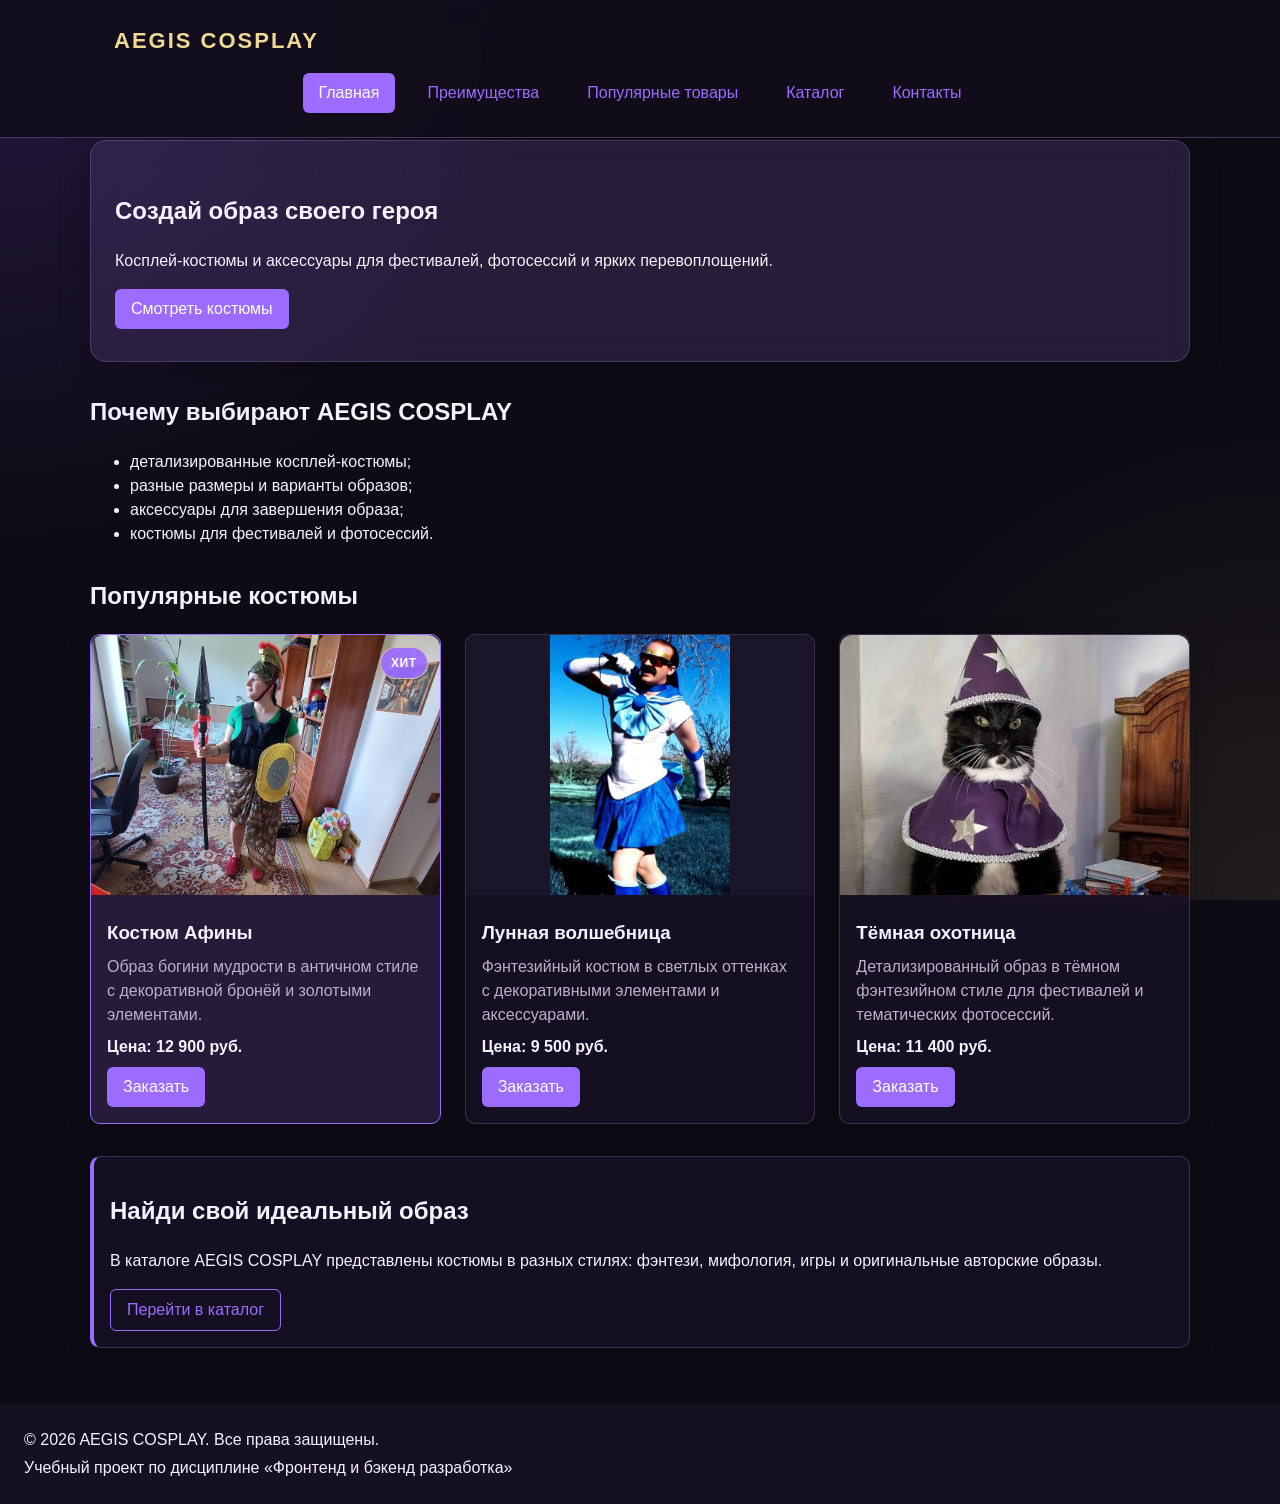
==== commit 532bca87: "Завершена контрольная работа 1 AEGIS COSPLAY" ====
--- a/index.html
+++ b/index.html
@@ -1,167 +1,454 @@
 <!DOCTYPE html>
 <html lang="ru">
+
 <head>
+    <!-- ---------------------- -->
+    <!-- Основные настройки страницы -->
+
     <meta charset="UTF-8">
-    <meta name="viewport" content="width=device-width, initial-scale=1.0">
-    <title>Каталог товаров</title>
+
+    <meta
+            name="viewport"
+            content="width=device-width, initial-scale=1.0"
+    >
+
+    <title>AEGIS COSPLAY — магазин косплей-костюмов</title>
+
+    <meta
+            name="description"
+            content="AEGIS COSPLAY — учебный интернет-магазин косплей-костюмов и аксессуаров."
+    >
+
+    <!-- Подключение стилей -->
     <link rel="stylesheet" href="css/style.css">
+
+    <!-- Подключение JavaScript -->
     <script src="js/main.js" defer></script>
+
+    <!-- Данные для отображения ссылки -->
     <meta property="og:type" content="website">
-    <meta property="og:title" content="Учебный интернет-магазин">
-    <meta property="og:description" content="Учебный frontend-проект интернет-магазина.">
-    <meta property="og:image" content="https://username.github.io/kr1-html-css-shop/images/preview.jpg">
-
+
+    <meta
+            property="og:title"
+            content="AEGIS COSPLAY"
+    >
+
+    <meta
+            property="og:description"
+            content="Косплей-костюмы и аксессуары для фестивалей, фотосессий и ярких образов."
+    >
+
+    <meta
+            property="og:image"
+            content="images/athena.jpg"
+    >
 </head>
+
+
 <body>
+
+
+<!-- ---------------------- -->
+<!-- Шапка сайта -->
+
 <header class="site-header">
+
     <div class="site-header__inner">
-        <a class="site-header__logo" href="index.html">ShopProject</a>
-
-        <nav class="site-nav" aria-label="Основная навигация">
+
+        <!-- Логотип -->
+        <a
+                class="site-header__logo"
+                href="index.html"
+        >
+            AEGIS COSPLAY
+        </a>
+
+
+        <!-- Основное меню -->
+        <nav
+                class="site-nav"
+                aria-label="Основная навигация"
+        >
+
             <ul class="site-nav__list">
 
                 <li class="site-nav__item">
+
                     <a
                             class="site-nav__link site-nav__link--active"
                             href="index.html"
                     >
                         Главная
                     </a>
+
                 </li>
 
                 <li class="site-nav__item">
-                    <a class="site-nav__link" href="catalog.html">
+
+                    <!-- Якорная ссылка ведёт к преимуществам -->
+                    <a
+                            class="site-nav__link"
+                            href="#advantages"
+                    >
+                        Преимущества
+                    </a>
+
+                </li>
+
+
+                <li class="site-nav__item">
+
+                    <!-- Якорная ссылка ведёт к блоку популярных товаров -->
+                    <a
+                            class="site-nav__link"
+                            href="#popular"
+                    >
+                        Популярные товары
+                    </a>
+
+                </li>
+
+
+                <li class="site-nav__item">
+
+                    <a
+                            class="site-nav__link"
+                            href="catalog.html"
+                    >
                         Каталог
                     </a>
+
                 </li>
 
+
                 <li class="site-nav__item">
-                    <a class="site-nav__link" href="contacts.html">
+
+                    <a
+                            class="site-nav__link"
+                            href="contacts.html"
+                    >
                         Контакты
                     </a>
+
                 </li>
 
             </ul>
+
         </nav>
+
     </div>
+
 </header>
+
+
+<!-- ---------------------- -->
+<!-- Основная часть страницы -->
+
 <main>
-    <!-- Основное содержимое страницы -->
+
+
+    <!-- ---------------------- -->
+    <!-- Главный экран -->
+
     <section class="hero">
-        <h1>Учебный интернет-магазин</h1>
+
+        <h1>
+            Создай образ своего героя
+        </h1>
+
         <p>
-            Это стартовая страница учебного frontend-проекта.
-            В дальнейшем на её основе будет разработан многостраничный сайт
-            интернет-магазина или каталога услуг.
+            Косплей-костюмы и аксессуары для фестивалей,
+            фотосессий и ярких перевоплощений.
         </p>
-        <a class="button button--primary" href="#popular">
-            Перейти к товарам
+
+        <!-- Якорная ссылка ведёт к популярным товарам -->
+        <a
+                class="button button--primary"
+                href="#popular"
+        >
+            Смотреть костюмы
         </a>
+
     </section>
 
-    <section class="section" id="advantages">
-        <h2 class="section__title">Преимущества проекта</h2>
+
+    <!-- ---------------------- -->
+    <!-- Преимущества магазина -->
+
+    <section
+            class="section"
+            id="advantages"
+    >
+
+        <h2 class="section__title">
+            Почему выбирают AEGIS COSPLAY
+        </h2>
 
         <ul class="advantages-list">
-            <li>понятная HTML-структура;</li>
-            <li>семантические блоки страницы;</li>
-            <li>подключение внешнего CSS-файла;</li>
-            <li>подготовка к разработке многостраничного сайта.</li>
+
+            <li>
+                детализированные косплей-костюмы;
+            </li>
+
+            <li>
+                разные размеры и варианты образов;
+            </li>
+
+            <li>
+                аксессуары для завершения образа;
+            </li>
+
+            <li>
+                костюмы для фестивалей и фотосессий.
+            </li>
+
         </ul>
+
     </section>
 
-    <section class="section" id="popular">
-        <h2 class="section__title">Популярные товары</h2>
-
+
+    <!-- ---------------------- -->
+    <!-- Популярные костюмы -->
+
+    <section
+            class="section"
+            id="popular"
+    >
+
+        <h2 class="section__title">
+            Популярные костюмы
+        </h2>
+
+
+        <!-- Сетка с карточками товаров -->
         <div class="products-grid">
+
+
+            <!-- ---------------------- -->
+            <!-- Карточка Афины -->
+
             <article class="product-card product-card--featured">
-                <h3 class="product-card__title">Товар 1</h3>
+
+                <!-- Значок ХИТ расположен поверх карточки -->
+                <span class="product-card__badge">
+                    ХИТ
+                </span>
+
+
+                <!-- Фото ведёт на подробную страницу товара -->
+                <a
+                        class="product-card__image-link"
+                        href="product.html"
+                >
+
+                    <img
+                            class="product-card__image"
+                            src="images/athena.jpg"
+                            alt="Косплей-костюм Афины"
+                    >
+
+                </a>
+
+
+                <h3 class="product-card__title">
+                    Костюм Афины
+                </h3>
+
+
                 <p class="product-card__description">
-                    Краткое описание учебного товара.
+                    Образ богини мудрости в античном стиле
+                    с декоративной бронёй и золотыми элементами.
                 </p>
+
+
                 <p class="product-card__price">
-                    Цена: 1000 руб.
+                    Цена: 12 900 руб.
                 </p>
+
+
+                <!-- data-product хранит название выбранного товара -->
                 <button
                         class="button button--primary product-card__button"
                         type="button"
-                        data-product="Товар 1"
+                        data-product="Костюм Афины"
                 >
                     Заказать
                 </button>
+
             </article>
 
+
+            <!-- ---------------------- -->
+            <!-- Лунная волшебница -->
+
             <article class="product-card">
-                <h3 class="product-card__title">Товар 2</h3>
+
+                <a
+                        class="product-card__image-link"
+                        href="#"
+                >
+
+                    <img
+                            class="product-card__image product-card__image--moon"
+                            src="images/moon-sorceress.jpg"
+                            alt="Косплей-костюм Лунной волшебницы"
+                    >
+
+                </a>
+
+
+                <h3 class="product-card__title">
+                    Лунная волшебница
+                </h3>
+
+
                 <p class="product-card__description">
-                    Краткое описание учебного товара.
+                    Фэнтезийный костюм в светлых оттенках
+                    с декоративными элементами и аксессуарами.
                 </p>
+
+
                 <p class="product-card__price">
-                    Цена: 1500 руб.
+                    Цена: 9 500 руб.
                 </p>
+
+
                 <button
                         class="button button--primary product-card__button"
                         type="button"
-                        data-product="Товар 2"
+                        data-product="Лунная волшебница"
                 >
                     Заказать
                 </button>
+
             </article>
 
+
+            <!-- ---------------------- -->
+            <!-- Тёмная охотница -->
+
             <article class="product-card">
-                <h3 class="product-card__title">Товар 3</h3>
+
+                <a
+                        class="product-card__image-link"
+                        href="#"
+                >
+
+                    <img
+                            class="product-card__image"
+                            src="images/dark-huntress.jpg"
+                            alt="Косплей-костюм Тёмной охотницы"
+                    >
+
+                </a>
+
+
+                <h3 class="product-card__title">
+                    Тёмная охотница
+                </h3>
+
+
                 <p class="product-card__description">
-                    Краткое описание учебного товара.
+                    Детализированный образ в тёмном фэнтезийном стиле
+                    для фестивалей и тематических фотосессий.
                 </p>
+
+
                 <p class="product-card__price">
-                    Цена: 2000 руб.
+                    Цена: 11 400 руб.
                 </p>
+
+
                 <button
                         class="button button--primary product-card__button"
                         type="button"
-                        data-product="Товар 3"
+                        data-product="Тёмная охотница"
                 >
                     Заказать
                 </button>
+
             </article>
-        </div>
+
+        </div>
+
     </section>
 
 
+    <!-- ---------------------- -->
+    <!-- Дополнительная информация -->
+
     <aside class="aside-info">
-        <h2>Информация для студентов</h2>
+
+        <h2>
+            Найди свой идеальный образ
+        </h2>
+
         <p>
-            На следующих практических занятиях этот проект будет расширяться:
-            появятся формы, модальное окно, дополнительные страницы, Flex/Grid,
-            БЭМ-структура и адаптивная версия сайта.
+            В каталоге AEGIS COSPLAY представлены костюмы
+            в разных стилях: фэнтези, мифология, игры
+            и оригинальные авторские образы.
         </p>
+
+        <a
+                class="button button--secondary"
+                href="catalog.html"
+        >
+            Перейти в каталог
+        </a>
+
     </aside>
 
 </main>
 
-<footer class="site-footer" id="contacts">
+
+<!-- ---------------------- -->
+<!-- Подвал -->
+
+<footer
+        class="site-footer"
+        id="contacts"
+>
+
     <p class="site-footer__text">
-        &copy; 2026 Учебный проект. Все права защищены.
+        &copy; 2026 AEGIS COSPLAY. Все права защищены.
     </p>
 
     <p class="site-footer__text">
-        Дисциплина: Фронтенд и бэкенд разработка
+        Учебный проект по дисциплине
+        «Фронтенд и бэкенд разработка»
     </p>
+
 </footer>
+
+
+<!-- ---------------------- -->
+<!-- Модальное окно заказа -->
 
 <dialog
         class="order-dialog"
         id="order-dialog"
         aria-labelledby="order-dialog-title"
 >
+
     <h2
             class="order-dialog__title"
             id="order-dialog-title"
     >
-        Оформление заявки
+        Оформление заказа
     </h2>
 
-    <form class="order-form" id="order-form" action="#" method="post" novalidate>
+
+    <!-- Форма заказа -->
+    <form
+            class="order-form"
+            id="order-form"
+            action="#"
+            method="post"
+            novalidate
+    >
+
+
+        <!-- Скрытое поле хранит выбранный товар -->
         <input
                 class="order-form__hidden"
                 id="selected-product"
@@ -169,8 +456,16 @@
                 type="hidden"
         >
 
+
+        <!-- ---------------------- -->
+        <!-- Имя -->
+
         <div class="order-form__field">
-            <label class="order-form__label" for="order-name">
+
+            <label
+                    class="order-form__label"
+                    for="order-name"
+            >
                 Имя
             </label>
 
@@ -184,10 +479,19 @@
                     autocomplete="given-name"
                     required
             >
-        </div>
+
+        </div>
+
+
+        <!-- ---------------------- -->
+        <!-- Электронная почта -->
 
         <div class="order-form__field">
-            <label class="order-form__label" for="order-email">
+
+            <label
+                    class="order-form__label"
+                    for="order-email"
+            >
                 E-mail
             </label>
 
@@ -200,10 +504,19 @@
                     autocomplete="email"
                     required
             >
-        </div>
+
+        </div>
+
+
+        <!-- ---------------------- -->
+        <!-- Телефон -->
 
         <div class="order-form__field">
-            <label class="order-form__label" for="order-phone">
+
+            <label
+                    class="order-form__label"
+                    for="order-phone"
+            >
                 Телефон
             </label>
 
@@ -221,10 +534,19 @@
             <small class="order-form__hint">
                 Формат: +7 (900) 000-00-00
             </small>
-        </div>
+
+        </div>
+
+
+        <!-- ---------------------- -->
+        <!-- Дата связи -->
 
         <div class="order-form__field">
-            <label class="order-form__label" for="order-date">
+
+            <label
+                    class="order-form__label"
+                    for="order-date"
+            >
                 Дата связи
             </label>
 
@@ -234,10 +556,19 @@
                     name="date"
                     type="date"
             >
-        </div>
+
+        </div>
+
+
+        <!-- ---------------------- -->
+        <!-- Тема заявки -->
 
         <div class="order-form__field">
-            <label class="order-form__label" for="order-topic">
+
+            <label
+                    class="order-form__label"
+                    for="order-topic"
+            >
                 Тема заявки
             </label>
 
@@ -247,15 +578,37 @@
                     name="topic"
                     required
             >
-                <option value="">Выберите тему</option>
-                <option value="product">Заказ товара</option>
-                <option value="consultation">Консультация</option>
-                <option value="delivery">Доставка</option>
+
+                <option value="">
+                    Выберите тему
+                </option>
+
+                <option value="product">
+                    Заказ костюма
+                </option>
+
+                <option value="consultation">
+                    Консультация
+                </option>
+
+                <option value="delivery">
+                    Доставка
+                </option>
+
             </select>
-        </div>
+
+        </div>
+
+
+        <!-- ---------------------- -->
+        <!-- Комментарий -->
 
         <div class="order-form__field">
-            <label class="order-form__label" for="order-comment">
+
+            <label
+                    class="order-form__label"
+                    for="order-comment"
+            >
                 Комментарий
             </label>
 
@@ -264,11 +617,21 @@
                     id="order-comment"
                     name="comment"
                     rows="4"
-                    placeholder="Укажите дополнительную информацию"
+                    placeholder="Укажите размер костюма или дополнительную информацию"
             ></textarea>
-        </div>
+
+        </div>
+
+
+        <!-- ---------------------- -->
+        <!-- Согласие на обработку данных -->
+
         <div class="order-form__field order-form__field--checkbox">
-            <label class="order-form__label order-form__label--checkbox">
+
+            <label
+                    class="order-form__label order-form__label--checkbox"
+            >
+
                 <input
                         class="order-form__input order-form__input--checkbox"
                         id="order-agreement"
@@ -276,10 +639,19 @@
                         type="checkbox"
                         required
                 >
+
                 Я согласен на обработку данных
+
             </label>
-        </div>
+
+        </div>
+
+
+        <!-- ---------------------- -->
+        <!-- Кнопки формы -->
+
         <div class="order-form__actions">
+
             <button
                     class="button button--secondary"
                     type="button"
@@ -288,19 +660,31 @@
                 Закрыть
             </button>
 
+
             <button
                     class="button button--primary"
                     type="submit"
             >
-                Отправить заявку
+                Отправить заказ
             </button>
-        </div>
+
+        </div>
+
     </form>
+
+
+    <!-- Сообщение появляется после успешной отправки -->
+    <p
+            class="success-message"
+            id="success-message"
+            hidden
+    >
+        Заказ успешно оформлен!
+    </p>
+
 </dialog>
 
-<p class="success-message" id="success-message" hidden>
-    Форма успешно отправлена!
-</p>
 
 </body>
-</html>
+
+</html>
--- a/css/style.css
+++ b/css/style.css
@@ -1,21 +1,26 @@
-/* ===============================
-   1. Переменные проекта
-   =============================== */
-
+/* Переменные проекта */
 :root {
-    /* Основные цвета проекта */
-    --color-bg: #ffffff;
-    --color-text: #222222;
-    --color-muted: #666666;
-    --color-primary: #0057b8;
-    --color-primary-dark: #003f86;
-    --color-border: #dddddd;
-    --color-surface: #f7f7f7;
-    --color-surface-accent: #eef5ff;
-    --color-danger: #b00020;
-    --color-success: #168a2f;
-    --color-success-bg: #eefaf0;
+    /* Основные цвета */
+    --color-bg: #0d0b14;
+    --color-text: #f5f1ff;
+    --color-muted: #b9b1c9;
+
+    --color-primary: #9b6cff;
+    --color-primary-dark: #7447d8;
+
+    --color-border: rgba(190, 165, 255, 0.28);
+
+    --color-surface: rgba(25, 20, 38, 0.78);
+    --color-surface-accent: rgba(48, 35, 75, 0.72);
+
+    --color-danger: #ff6b81;
+    --color-success: #67d391;
+    --color-success-bg: rgba(40, 120, 70, 0.18);
+
     --color-white: #ffffff;
+
+    --color-gold: #d8b96a;
+    --color-gold-light: #f0d994;
 
     /* Отступы */
     --space-xs: 4px;
@@ -26,18 +31,22 @@
 
     /* Скругления */
     --radius-sm: 6px;
-    --radius-md: 8px;
-    --radius-lg: 12px;
-
-    /* Размеры */
+    --radius-md: 10px;
+    --radius-lg: 16px;
+
+    /* Максимальная ширина контента */
     --container-width: 1100px;
-}
-
-
-/* ===============================
-   2. Базовые стили
-   =============================== */
-
+
+    /* Цвета полупрозрачных блоков */
+    --color-glass: rgba(28, 22, 43, 0.58);
+    --color-glass-light: rgba(75, 55, 110, 0.42);
+    --color-glass-border: rgba(190, 165, 255, 0.22);
+
+    --glass-blur: 14px;
+}
+
+
+/* Базовые стили */
 * {
     box-sizing: border-box;
 }
@@ -48,26 +57,42 @@
 
 body {
     margin: 0;
+    min-height: 100vh;
+
     font-family: Arial, sans-serif;
     line-height: 1.5;
+
     color: var(--color-text);
-    background-color: var(--color-bg);
+
+    background:
+            radial-gradient(
+                    circle at top left,
+                    rgba(116, 71, 216, 0.22),
+                    transparent 35%
+            ),
+            radial-gradient(
+                    circle at bottom right,
+                    rgba(216, 185, 106, 0.10),
+                    transparent 30%
+            ),
+            var(--color-bg);
+
+    background-attachment: fixed;
 }
 
 main {
-    padding: var(--space-lg);
-}
-
+    padding: 140px var(--space-lg) var(--space-lg);
+}
+
+
+/* Выделение элемента при переходе по якорной ссылке */
 :target {
     outline: 2px dashed var(--color-primary);
     outline-offset: 4px;
 }
 
 
-/* ===============================
-   3. Общие элементы интерфейса
-   =============================== */
-
+/* Обычные ссылки */
 a {
     color: var(--color-primary);
 }
@@ -82,12 +107,25 @@
 }
 
 
-/* ===============================
-   Шапка сайта
-   =============================== */
-
+/* Шапка сайта */
 .site-header {
-    background-color: var(--color-surface);
+    position: fixed;
+    top: 0;
+    left: 0;
+    width: 100%;
+
+    z-index: 1000;
+
+    background-color: rgba(18, 14, 28, 0.92);
+    border-bottom: 1px solid var(--color-border);
+
+    backdrop-filter: blur(14px);
+}
+
+
+#advantages,
+#popular {
+    scroll-margin-top: 140px;
 }
 
 .site-header__inner {
@@ -97,24 +135,27 @@
 }
 
 .site-header__logo {
+    font-size: 22px;
     font-weight: 700;
-    color: var(--color-text);
+    letter-spacing: 2px;
+
+    color: var(--color-gold-light);
     text-decoration: none;
 }
 
 
-/* ===============================
-   Навигация
-   =============================== */
-
+/* Основная навигация */
 .site-nav__list {
     display: flex;
     flex-wrap: wrap;
     justify-content: center;
     align-items: center;
+
     gap: var(--space-md);
+
     padding: 0;
     margin: var(--space-md) 0 0;
+
     list-style: none;
 }
 
@@ -124,9 +165,12 @@
 
 .site-nav__link {
     display: inline-block;
+
     padding: var(--space-sm) var(--space-md);
+
     color: var(--color-primary);
     text-decoration: none;
+
     border-radius: var(--radius-sm);
 }
 
@@ -146,18 +190,26 @@
 }
 
 
-/* ===============================
-   4. Основные компоненты страницы
-   =============================== */
-
+/* Главный экран */
 .hero {
     max-width: var(--container-width);
+
     margin: 0 auto var(--space-xl);
     padding: var(--space-xl) var(--space-lg);
-    background-color: var(--color-surface-accent);
+
+    background: var(--color-glass-light);
+
+    border: 1px solid var(--color-glass-border);
     border-radius: var(--radius-lg);
-}
-
+
+    backdrop-filter: blur(var(--glass-blur));
+    -webkit-backdrop-filter: blur(var(--glass-blur));
+
+    box-shadow: 0 8px 32px rgba(0, 0, 0, 0.22);
+}
+
+
+/* Общие секции */
 .section {
     max-width: var(--container-width);
     margin: 0 auto var(--space-xl);
@@ -168,30 +220,46 @@
 }
 
 
-/* ===============================
-   Карточка товара
-   =============================== */
-
+/* Карточка товара */
 .product-card {
+    position: relative;
+
     display: flex;
     flex-direction: column;
+
     gap: var(--space-sm);
+
     padding: var(--space-md);
-    border: 1px solid var(--color-border);
+
+    background: var(--color-glass);
+
+    border: 1px solid var(--color-glass-border);
     border-radius: var(--radius-md);
-    background-color: var(--color-bg);
+
+    backdrop-filter: blur(var(--glass-blur));
+    -webkit-backdrop-filter: blur(var(--glass-blur));
+
+    box-shadow: 0 6px 24px rgba(0, 0, 0, 0.16);
+
+    transition:
+            transform 0.2s ease,
+            border-color 0.2s ease,
+            background-color 0.2s ease;
 }
 
 .product-card:hover {
+    transform: translateY(-4px);
+
     border-color: var(--color-primary);
-}
-
+
+    background: rgba(50, 38, 72, 0.68);
+}
+
+
+/* Выделенная карточка Афины */
 .product-card--featured {
     border-color: var(--color-primary);
-}
-
-.product-card--discount {
-    border-color: var(--color-danger);
+    background: rgba(55, 39, 82, 0.62);
 }
 
 .product-card__title {
@@ -209,38 +277,115 @@
     font-weight: 700;
 }
 
-.product-card--discount .product-card__price {
-    color: var(--color-danger);
-}
-
 .product-card__button {
     margin-top: auto;
     align-self: flex-start;
 }
 
 
-/* ===============================
-   Сетка товаров
-   =============================== */
-
+/* Изображения карточек */
+.product-card__image-link {
+    display: block;
+    overflow: hidden;
+
+    margin:
+            calc(var(--space-md) * -1)
+            calc(var(--space-md) * -1)
+            var(--space-md);
+}
+
+.product-card__image {
+    display: block;
+
+    width: 100%;
+    height: 260px;
+
+    object-fit: cover;
+
+    border-radius: 12px 12px 0 0;
+}
+
+
+/* Для вертикальной фотографии Лунной волшебницы */
+.product-card__image--moon {
+    object-fit: contain;
+    object-position: center;
+
+    background: rgba(28, 22, 43, 0.95);
+}
+
+
+/* Заглушка вместо фотографии */
+.product-card__image-placeholder {
+    display: flex;
+    align-items: center;
+    justify-content: center;
+
+    height: 260px;
+
+    margin:
+            calc(var(--space-md) * -1)
+            calc(var(--space-md) * -1)
+            var(--space-sm);
+
+    border-radius:
+            var(--radius-md)
+            var(--radius-md)
+            0
+            0;
+
+    color: var(--color-muted);
+
+    background: rgba(255, 255, 255, 0.05);
+}
+
+
+/* Значок ХИТ */
+.product-card__badge {
+    position: absolute;
+
+    top: 12px;
+    right: 12px;
+
+    z-index: 2;
+
+    padding: 6px 10px;
+
+    background: rgba(155, 108, 255, 0.92);
+
+    border: 1px solid rgba(240, 217, 148, 0.7);
+    border-radius: 20px;
+
+    color: var(--color-white);
+
+    font-size: 12px;
+    font-weight: 700;
+    letter-spacing: 0.05em;
+}
+
+
+/* Сетка товаров */
 .products-grid {
     display: grid;
+
     grid-template-columns: repeat(3, 1fr);
+
     gap: var(--space-lg);
 }
 
 
-/* ===============================
-   Кнопки
-   =============================== */
-
+/* Кнопки */
 .button {
     display: inline-block;
+
     padding: var(--space-sm) var(--space-md);
+
     border: none;
     border-radius: var(--radius-sm);
+
     font: inherit;
     text-decoration: none;
+
     cursor: pointer;
 }
 
@@ -256,7 +401,9 @@
 
 .button--secondary {
     color: var(--color-primary);
+
     background-color: transparent;
+
     border: 1px solid var(--color-primary);
 }
 
@@ -277,30 +424,47 @@
 }
 
 
-/* ===============================
-   Дополнительный информационный блок
-   =============================== */
-
+/* Дополнительный информационный блок */
 .aside-info {
     max-width: var(--container-width);
+
     margin: 0 auto var(--space-xl);
     padding: var(--space-md);
+
+    border: 1px solid var(--color-glass-border);
     border-left: 4px solid var(--color-primary);
-    background-color: var(--color-surface);
-}
-
-
-/* ===============================
-   5. Модальное окно
-   =============================== */
-
+    border-radius: var(--radius-md);
+
+    background: var(--color-glass);
+
+    backdrop-filter: blur(var(--glass-blur));
+    -webkit-backdrop-filter: blur(var(--glass-blur));
+
+    box-shadow: 0 6px 24px rgba(0, 0, 0, 0.16);
+}
+
+
+/* Модальное окно заказа */
 .order-dialog {
     width: min(100% - 32px, 560px);
+
     padding: var(--space-lg);
-    border: none;
+
+    color: var(--color-text);
+
+    background: rgba(24, 18, 36, 0.88);
+
+    border: 1px solid var(--color-glass-border);
     border-radius: var(--radius-lg);
-}
-
+
+    backdrop-filter: blur(18px);
+    -webkit-backdrop-filter: blur(18px);
+
+    box-shadow: 0 20px 60px rgba(0, 0, 0, 0.45);
+}
+
+
+/* Затемнение страницы под модальным окном */
 .order-dialog::backdrop {
     background-color: rgba(0, 0, 0, 0.5);
 }
@@ -310,10 +474,7 @@
 }
 
 
-/* ===============================
-   Форма заявки
-   =============================== */
-
+/* Поля формы */
 .order-form__field {
     margin-bottom: var(--space-md);
 }
@@ -327,9 +488,12 @@
 .order-form__select,
 .order-form__textarea {
     width: 100%;
+
     padding: 10px 12px;
+
     border: 1px solid var(--color-border);
     border-radius: var(--radius-sm);
+
     font: inherit;
 }
 
@@ -339,16 +503,22 @@
 
 .order-form__hint {
     display: block;
+
     margin-top: var(--space-xs);
+
     color: var(--color-muted);
 }
 
+
+/* Состояние поля при наведении */
 .order-form__input:hover,
 .order-form__select:hover,
 .order-form__textarea:hover {
     border-color: var(--color-primary);
 }
 
+
+/* Состояние поля при работе с клавиатуры */
 .order-form__input:focus-visible,
 .order-form__select:focus-visible,
 .order-form__textarea:focus-visible {
@@ -359,41 +529,46 @@
 .order-form__label--checkbox {
     display: flex;
     align-items: center;
+
     gap: var(--space-sm);
 }
 
 .order-form__actions {
     display: flex;
+
     gap: var(--space-md);
+
     margin-top: var(--space-lg);
 }
 
+
+/* Поля с ошибкой */
 [aria-invalid="true"] {
     border-color: var(--color-danger);
 }
 
 
-/* ===============================
-   Сообщение об успешной отправке
-   =============================== */
-
+/* Сообщение после успешного заказа */
 .success-message {
     max-width: var(--container-width);
+
     margin: var(--space-lg) auto;
     padding: var(--space-md);
+
     border-left: 4px solid var(--color-success);
+
     background-color: var(--color-success-bg);
 }
 
 
-/* ===============================
-   Хлебные крошки
-   =============================== */
-
+/* Хлебные крошки */
 .breadcrumbs {
     max-width: var(--container-width);
+
     margin: 0 auto var(--space-md);
+
     font-size: 14px;
+
     color: var(--color-muted);
 }
 
@@ -407,36 +582,41 @@
 }
 
 
-/* ===============================
-   Каталог
-   =============================== */
-
+/* Основная область каталога */
 .catalog-layout {
     max-width: var(--container-width);
+
     margin: 0 auto var(--space-xl);
+
     display: grid;
+
     grid-template-columns: 260px 1fr;
     grid-template-areas: "filters products";
+
     gap: var(--space-lg);
 }
 
+
+/* Панель фильтров */
 .catalog-filters {
     grid-area: filters;
+
     padding: var(--space-md);
+
     border: 1px solid var(--color-border);
     border-radius: var(--radius-md);
+
     background-color: var(--color-surface);
 }
 
+
+/* Область с товарами */
 .catalog-layout__products {
     grid-area: products;
 }
 
 
-/* ===============================
-   Фильтры каталога
-   =============================== */
-
+/* Форма фильтров */
 .catalog-filters__form {
     display: grid;
     gap: var(--space-md);
@@ -444,7 +624,9 @@
 
 .catalog-filters__group {
     margin: 0;
+
     padding: var(--space-md);
+
     border: 1px solid var(--color-border);
     border-radius: var(--radius-sm);
 }
@@ -460,9 +642,12 @@
 
 .catalog-filters__input {
     width: 100%;
+
     padding: 8px 10px;
+
     border: 1px solid var(--color-border);
     border-radius: var(--radius-sm);
+
     font: inherit;
 }
 
@@ -476,12 +661,294 @@
 }
 
 
-/* ===============================
-   Подвал сайта
-   =============================== */
-
+/* Страница товара */
+.product {
+    max-width: var(--container-width);
+
+    margin: 0 auto var(--space-xl);
+    padding: var(--space-lg);
+
+    display: grid;
+
+    grid-template-columns:
+            minmax(280px, 0.8fr)
+            1.2fr;
+
+    gap: var(--space-xl);
+
+    align-items: center;
+
+    background-color: rgba(38, 27, 59, 0.72);
+
+    border: 1px solid rgba(167, 108, 255, 0.35);
+    border-radius: var(--radius-lg);
+
+    backdrop-filter: blur(12px);
+}
+
+
+/* Контейнер фотографии товара */
+.product__image-wrapper {
+    min-height: 420px;
+
+    overflow: hidden;
+
+    border-radius: var(--radius-lg);
+}
+
+
+/* Фотография товара */
+.product__image {
+    display: block;
+
+    width: 100%;
+    height: 500px;
+
+    object-fit: cover;
+    object-position: center;
+
+    border-radius: var(--radius-lg);
+}
+
+
+/* Заглушка изображения товара */
+.product__image-placeholder {
+    min-height: 420px;
+
+    display: flex;
+    align-items: center;
+    justify-content: center;
+
+    padding: var(--space-lg);
+
+    color: var(--color-muted);
+    text-align: center;
+
+    background-color: rgba(255, 255, 255, 0.04);
+
+    border: 1px dashed rgba(167, 108, 255, 0.55);
+    border-radius: var(--radius-lg);
+}
+
+
+/* Текстовая часть товара */
+.product__content {
+    display: flex;
+    flex-direction: column;
+    align-items: flex-start;
+}
+
+.product__category {
+    margin: 0 0 var(--space-sm);
+
+    color: #d2b4ff;
+
+    font-size: 14px;
+    font-weight: 700;
+
+    text-transform: uppercase;
+    letter-spacing: 1px;
+}
+
+.product__title {
+    margin: 0 0 var(--space-md);
+
+    font-size: 36px;
+}
+
+.product__description {
+    margin: 0 0 var(--space-md);
+
+    color: var(--color-muted);
+}
+
+.product__price {
+    margin: var(--space-sm) 0 var(--space-lg);
+
+    color: #f4d98b;
+
+    font-size: 26px;
+    font-weight: 700;
+}
+
+.product__details {
+    width: 100%;
+
+    margin-bottom: var(--space-lg);
+    padding: var(--space-md);
+
+    background-color: rgba(255, 255, 255, 0.04);
+
+    border: 1px solid rgba(167, 108, 255, 0.25);
+    border-radius: var(--radius-md);
+}
+
+
+/* Таблица характеристик товара */
+.product-table {
+    width: 100%;
+
+    border-collapse: collapse;
+
+    margin-top: var(--space-md);
+
+    background: rgba(43, 30, 67, 0.55);
+
+    border-radius: var(--radius-md);
+
+    overflow: hidden;
+}
+
+
+/* Название таблицы */
+.product-table__caption {
+    padding: 14px;
+
+    text-align: left;
+
+    font-size: 18px;
+    font-weight: 700;
+
+    color: var(--color-text);
+}
+
+
+/* Ячейки таблицы */
+.product-table th,
+.product-table td {
+    padding: 12px 14px;
+
+    border: 1px solid rgba(190, 165, 255, 0.25);
+
+    text-align: left;
+    vertical-align: top;
+}
+
+
+/* Заголовок таблицы */
+.product-table th {
+    background: rgba(117, 76, 180, 0.28);
+
+    color: var(--color-text);
+
+    font-weight: 700;
+}
+
+.product-table td {
+    color: var(--color-muted);
+}
+
+
+/* Строка таблицы при наведении */
+.product-table tbody tr:hover {
+    background: rgba(155, 108, 255, 0.08);
+}
+
+
+/* Страница оформления заказа */
+.order-page {
+    max-width: var(--container-width);
+
+    margin: 0 auto var(--space-xl);
+}
+
+
+/* Две колонки страницы заказа */
+.order-page__layout {
+    display: grid;
+
+    grid-template-columns: 360px 1fr;
+
+    gap: var(--space-xl);
+
+    align-items: start;
+
+    margin-top: var(--space-lg);
+}
+
+
+/* Карточка выбранного товара */
+.order-summary {
+    padding: var(--space-md);
+
+    background: rgba(43, 30, 67, 0.72);
+
+    border: 1px solid rgba(157, 92, 255, 0.45);
+    border-radius: var(--radius-lg);
+
+    backdrop-filter: blur(12px);
+}
+
+.order-summary__title {
+    margin-top: 0;
+}
+
+
+/* Фото товара на странице заказа */
+.order-summary__image {
+    display: block;
+
+    width: 100%;
+    height: 360px;
+
+    object-fit: cover;
+
+    border-radius: var(--radius-md);
+}
+
+.order-summary h3 {
+    margin-bottom: var(--space-sm);
+}
+
+.order-summary p {
+    color: var(--color-muted);
+}
+
+.order-summary__price {
+    margin-bottom: 0;
+
+    color: #ffe28a !important;
+
+    font-size: 22px;
+    font-weight: 700;
+}
+
+
+/* Форма на отдельной странице заказа */
+.order-page__form {
+    max-width: 700px;
+
+    padding: var(--space-lg);
+
+    background: rgba(43, 30, 67, 0.72);
+
+    border: 1px solid rgba(157, 92, 255, 0.45);
+    border-radius: var(--radius-lg);
+
+    backdrop-filter: blur(12px);
+}
+
+
+/* Белый фон полей на странице заказа */
+.order-page__form .order-form__input,
+.order-page__form .order-form__select,
+.order-page__form .order-form__textarea {
+    color: #222222;
+
+    background-color: rgba(255, 255, 255, 0.96);
+}
+
+.order-page__form .order-form__textarea {
+    resize: vertical;
+
+    min-height: 120px;
+}
+
+
+/* Подвал сайта */
 .site-footer {
     padding: var(--space-lg);
+
     background-color: var(--color-surface);
 }
 
@@ -493,27 +960,65 @@
     margin-bottom: 0;
 }
 
-/* ===============================
-   6. Адаптивность
-   =============================== */
 
 /* Планшеты */
 @media (max-width: 900px) {
+
     .products-grid {
         grid-template-columns: repeat(2, 1fr);
     }
 
     .catalog-layout {
         grid-template-columns: 1fr;
+
         grid-template-areas:
-            "filters"
-            "products";
-    }
+                "filters"
+                "products";
+    }
+
+}
+
+
+/* Страница заказа на небольшом экране */
+@media (max-width: 800px) {
+
+    .order-page__layout {
+        grid-template-columns: 1fr;
+    }
+
+    .order-summary__image {
+        height: 420px;
+    }
+
+}
+
+
+/* Страница товара на небольшом экране */
+@media (max-width: 768px) {
+
+    .product {
+        grid-template-columns: 1fr;
+    }
+
+    .product__image-wrapper,
+    .product__image-placeholder {
+        min-height: 280px;
+    }
+
+    .product__title {
+        font-size: 28px;
+    }
+
+    .product__price {
+        font-size: 22px;
+    }
+
 }
 
 
 /* Мобильные устройства */
 @media (max-width: 600px) {
+
     main {
         padding: var(--space-md);
     }
@@ -531,7 +1036,9 @@
     }
 
     .hero {
-        padding: var(--space-lg) var(--space-md);
+        padding:
+                var(--space-lg)
+                var(--space-md);
     }
 
     .order-form__actions {
@@ -545,14 +1052,33 @@
     .site-footer {
         padding: var(--space-md);
     }
-}
-
-/* ===============================
-   7. Доступность
-   =============================== */
-
+
+}
+
+
+/* Маленькие экраны страницы заказа */
+@media (max-width: 500px) {
+
+    .order-summary__image {
+        height: 320px;
+    }
+
+    .order-page__form {
+        padding: var(--space-md);
+    }
+
+    .order-form__actions .button {
+        text-align: center;
+    }
+
+}
+
+
+/* Уменьшаем анимацию, если пользователь отключил её в системе */
 @media (prefers-reduced-motion: reduce) {
+
     html {
         scroll-behavior: auto;
     }
+
 }
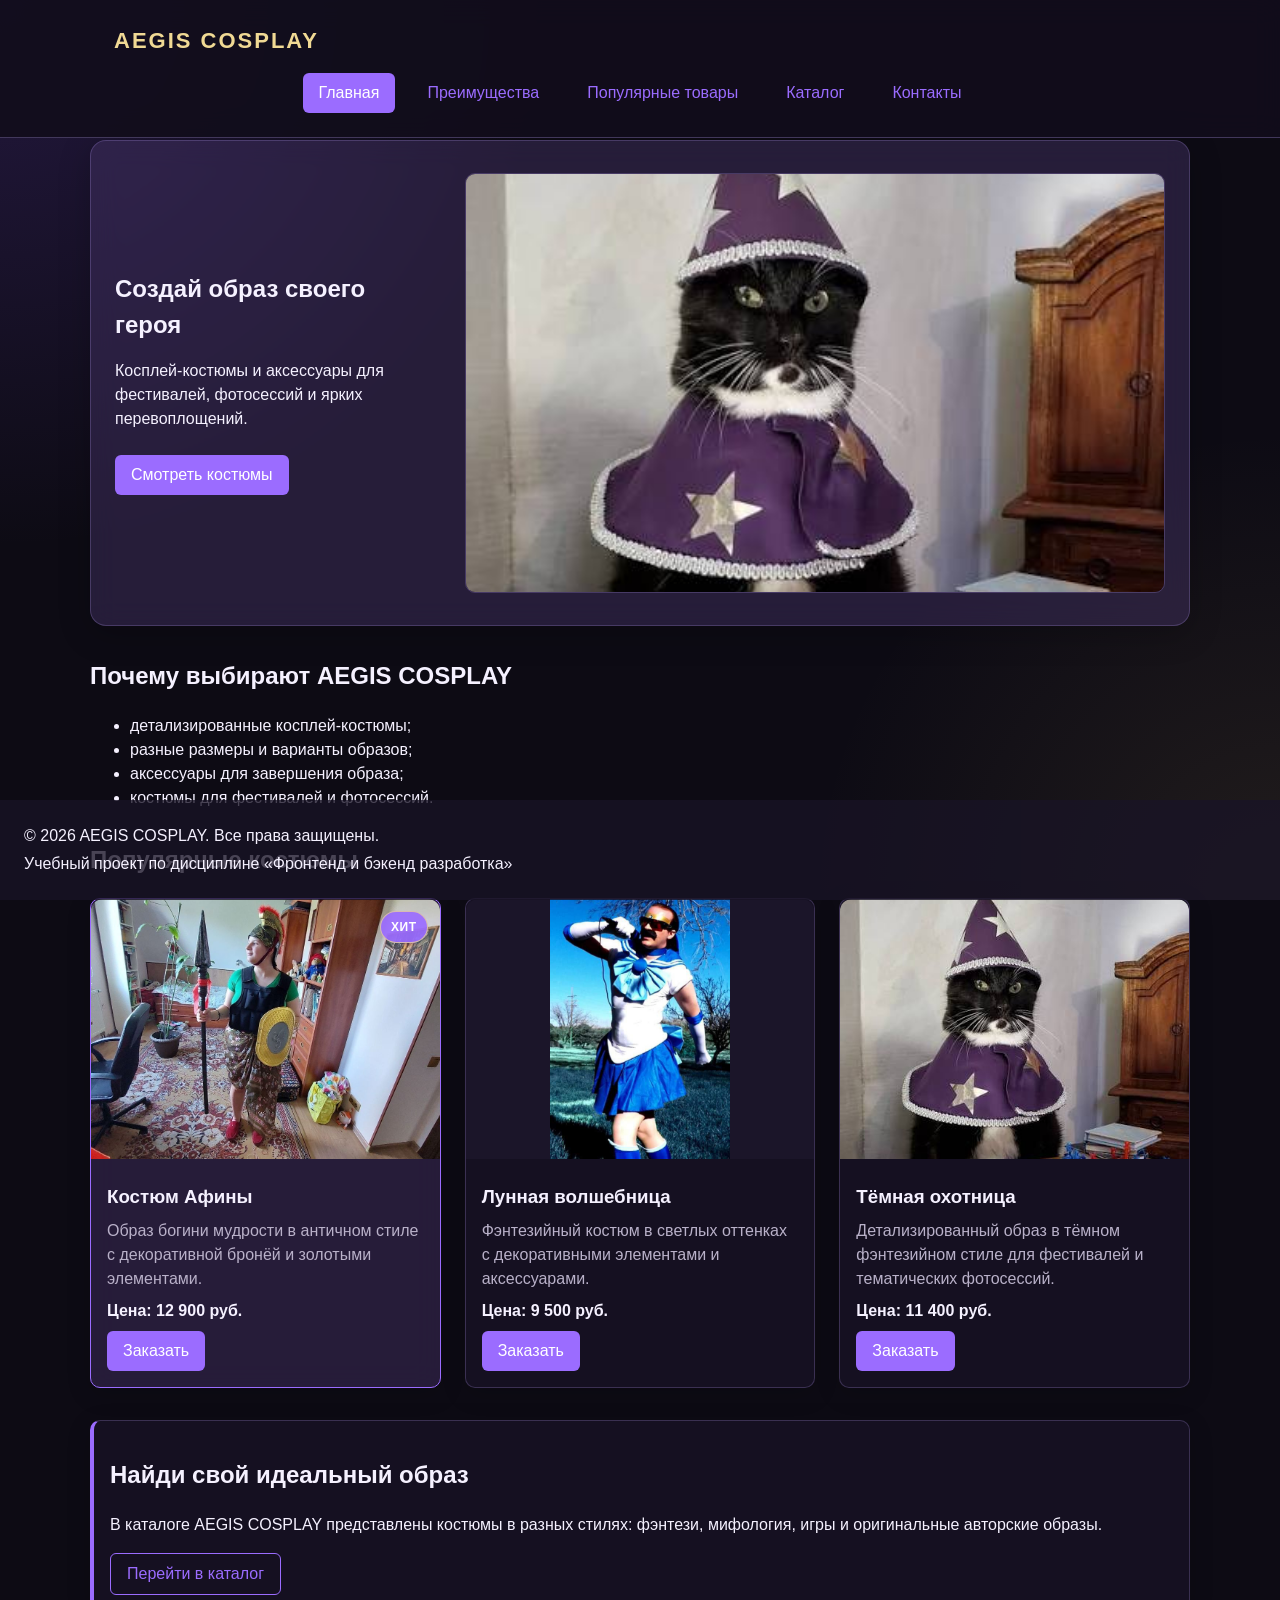
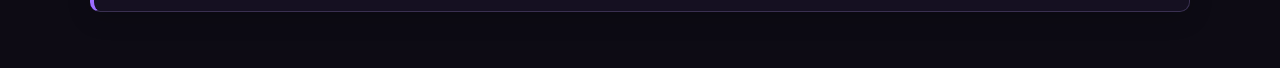
==== commit 0a0e413f: "work" ====
--- a/index.html
+++ b/index.html
@@ -99,7 +99,7 @@
                 <li class="site-nav__item">
 
                     <!-- Якорная ссылка ведёт к блоку популярных товаров -->
-                    <a
+                    <a 
                             class="site-nav__link"
                             href="#popular"
                     >
@@ -152,22 +152,36 @@
 
     <section class="hero">
 
-        <h1>
-            Создай образ своего героя
-        </h1>
-
-        <p>
-            Косплей-костюмы и аксессуары для фестивалей,
-            фотосессий и ярких перевоплощений.
-        </p>
-
-        <!-- Якорная ссылка ведёт к популярным товарам -->
-        <a
-                class="button button--primary"
-                href="#popular"
-        >
-            Смотреть костюмы
-        </a>
+        <div class="hero__content">
+
+            <h1 class="hero__title">
+                Создай образ своего героя
+            </h1>
+
+            <p class="hero__text">
+                Косплей-костюмы и аксессуары для фестивалей,
+                фотосессий и ярких перевоплощений.
+            </p>
+
+            <!-- Якорная ссылка ведёт к популярным товарам -->
+            <a
+                    class="button button--primary hero__button"
+                    href="#popular"
+            >
+                Смотреть костюмы
+            </a>
+
+        </div>
+
+        <div class="hero__image-wrapper">
+
+            <img
+                    class="hero__image"
+                    src="images/dark-huntress.jpg"
+                    alt="Косплей-образ героя"
+            >
+
+        </div>
 
     </section>
 
@@ -407,6 +421,7 @@
 <footer
         class="site-footer"
         id="contacts"
+
 >
 
     <p class="site-footer__text">
--- a/css/style.css
+++ b/css/style.css
@@ -192,13 +192,16 @@
 
 /* Главный экран */
 .hero {
+    display: flex;
+    align-items: center;
+    justify-content: space-between;
+    gap: var(--space-xl);
+
     max-width: var(--container-width);
-
     margin: 0 auto var(--space-xl);
     padding: var(--space-xl) var(--space-lg);
 
     background: var(--color-glass-light);
-
     border: 1px solid var(--color-glass-border);
     border-radius: var(--radius-lg);
 
@@ -206,6 +209,39 @@
     -webkit-backdrop-filter: blur(var(--glass-blur));
 
     box-shadow: 0 8px 32px rgba(0, 0, 0, 0.22);
+}
+
+.hero__content {
+    flex: 1 1 420px;
+}
+
+.hero__title {
+    margin: 0 0 var(--space-md);
+}
+
+.hero__text {
+    margin: 0 0 var(--space-lg);
+    max-width: 520px;
+}
+
+.hero__button {
+    display: inline-flex;
+}
+
+.hero__image-wrapper {
+    flex: 0 0 700px;
+    max-width: 700px;
+    width: 100%;
+}
+
+.hero__image {
+    display: block;
+    width: 100%;
+    height: 100%;
+    max-height: 420px;
+    object-fit: cover;
+    border-radius: var(--radius-md);
+    border: 1px solid var(--color-glass-border);
 }
 
 
@@ -947,9 +983,15 @@
 
 /* Подвал сайта */
 .site-footer {
+    position: fixed;
+    bottom: 0;
+    left: 0;
+    width: 100%;
+
     padding: var(--space-lg);
 
     background-color: var(--color-surface);
+    z-index: 100;
 }
 
 .site-footer__text {
@@ -1036,11 +1078,28 @@
     }
 
     .hero {
+        flex-direction: column;
+        align-items: flex-start;
+
         padding:
                 var(--space-lg)
                 var(--space-md);
     }
 
+    .hero__content {
+        width: 100%;
+    }
+
+    .hero__image-wrapper {
+        flex: none;
+        width: 100%;
+        max-width: 100%;
+    }
+
+    .hero__image {
+        max-height: 320px;
+    }
+
     .order-form__actions {
         flex-direction: column;
     }
